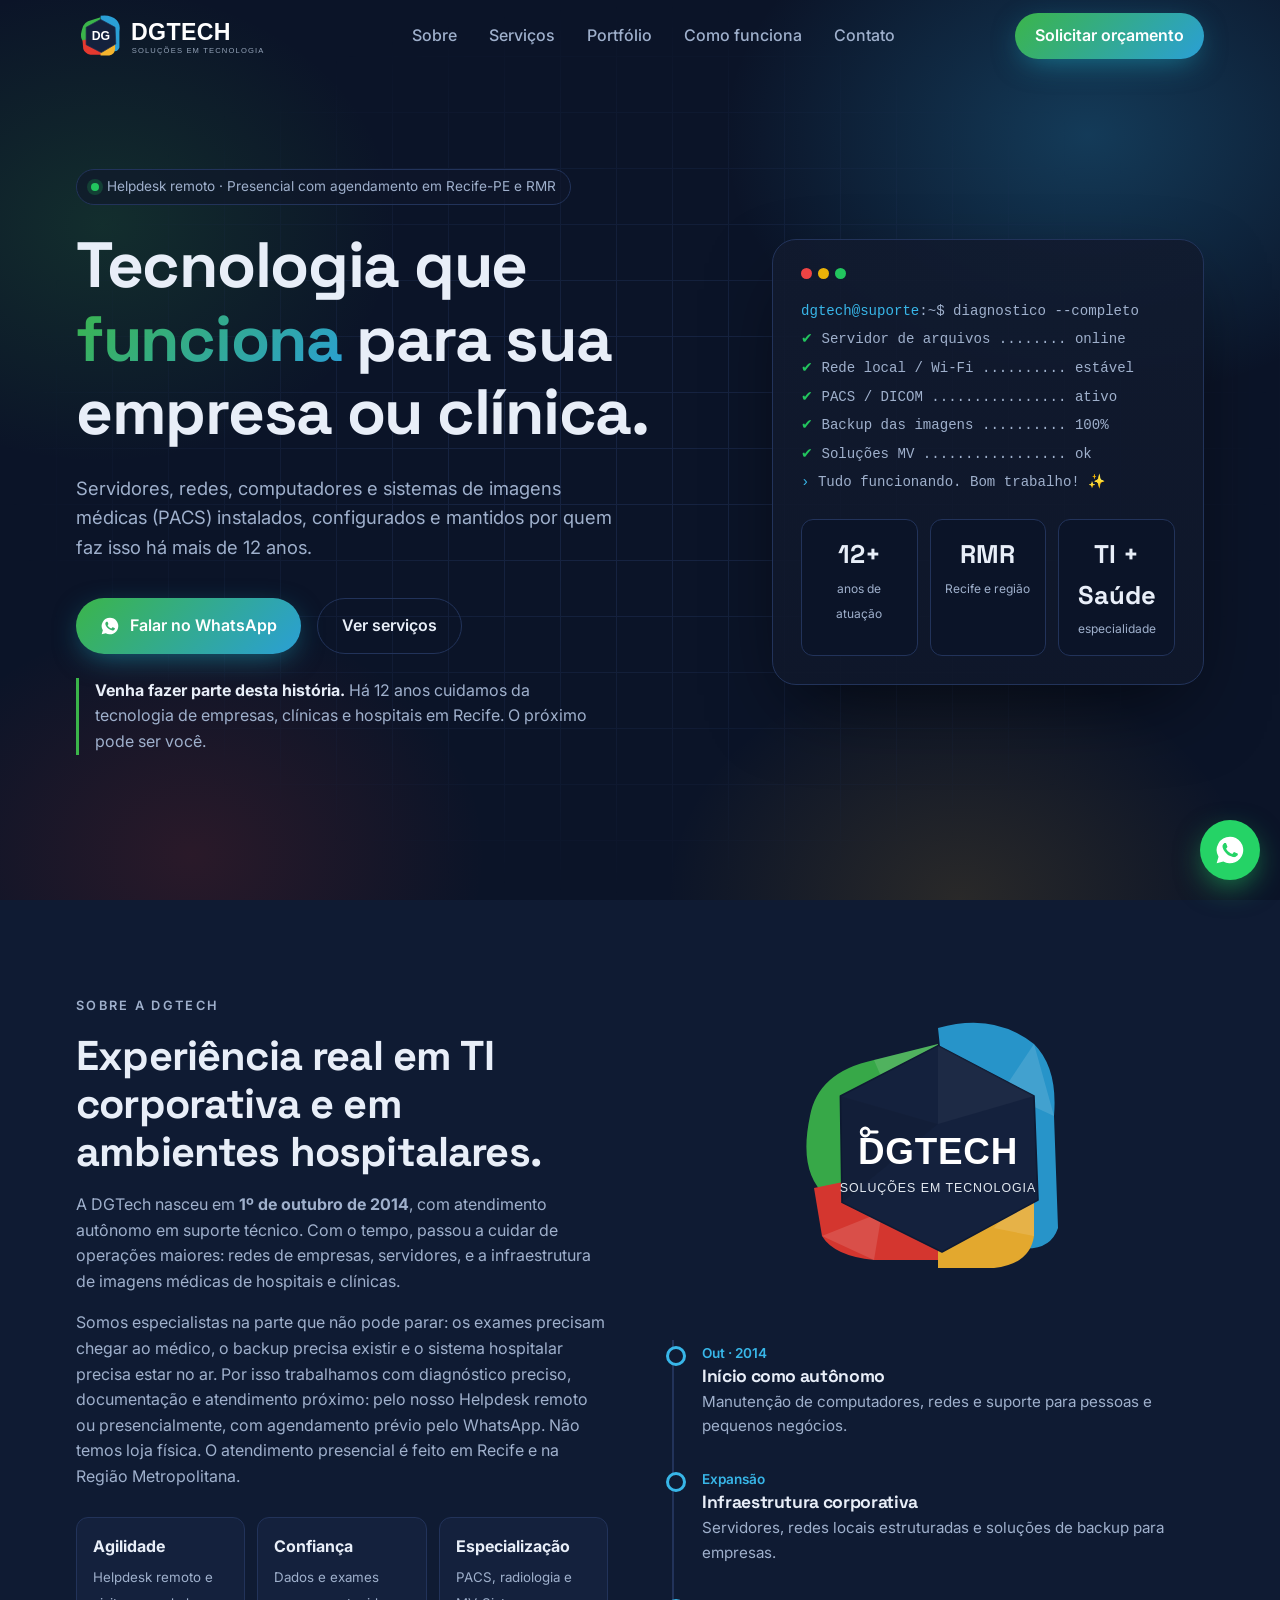
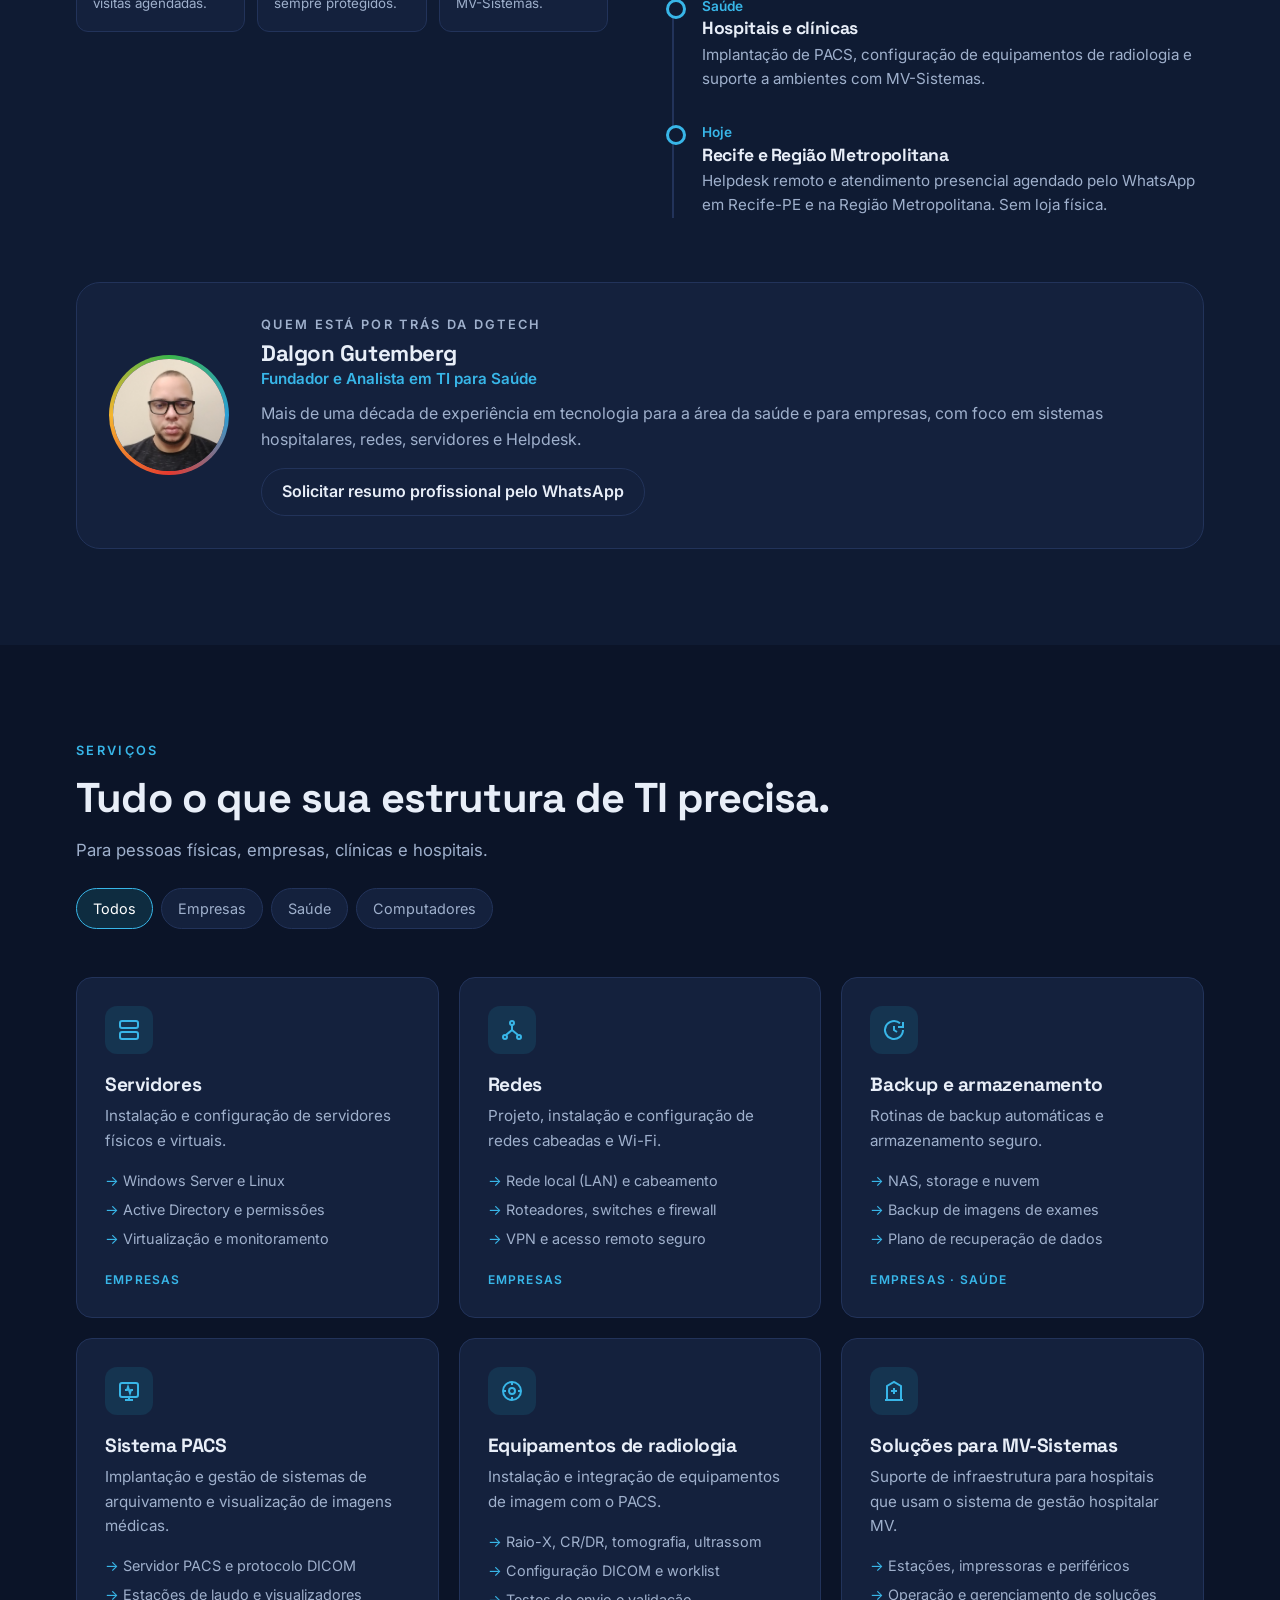
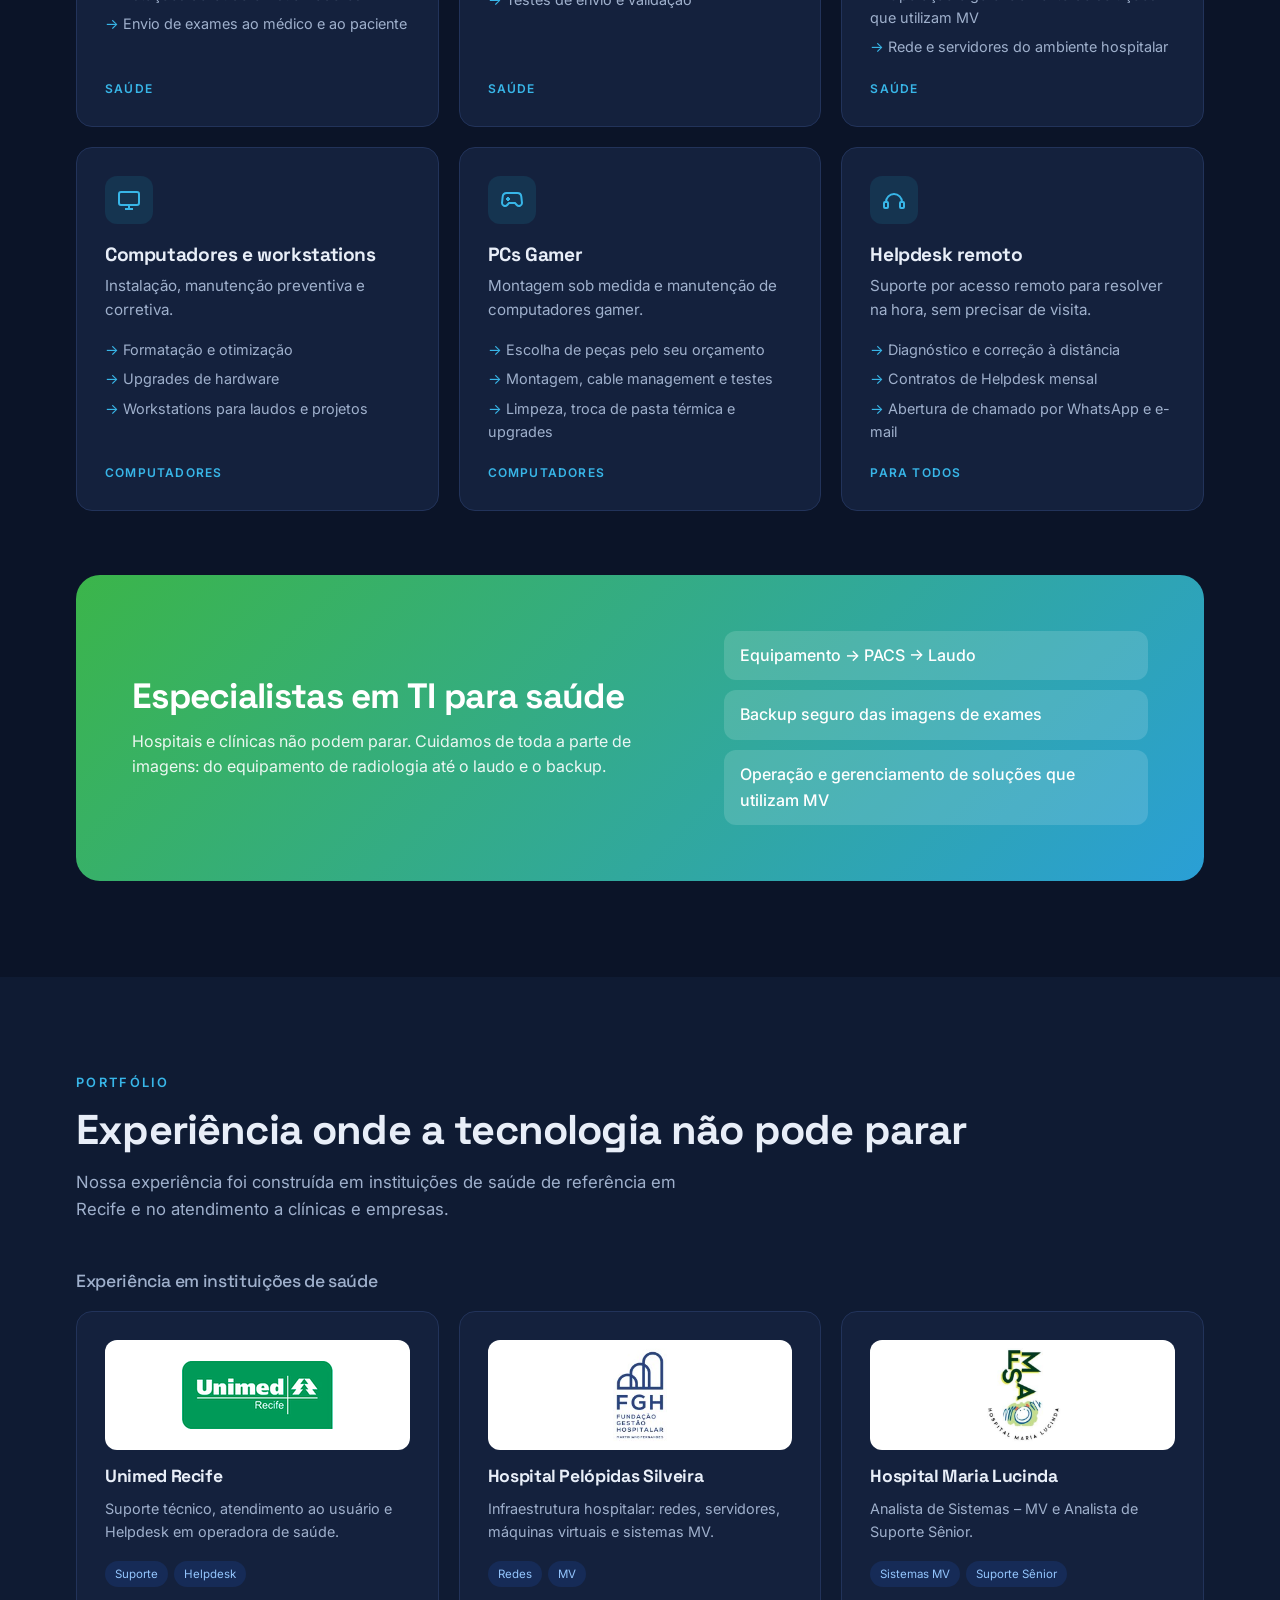
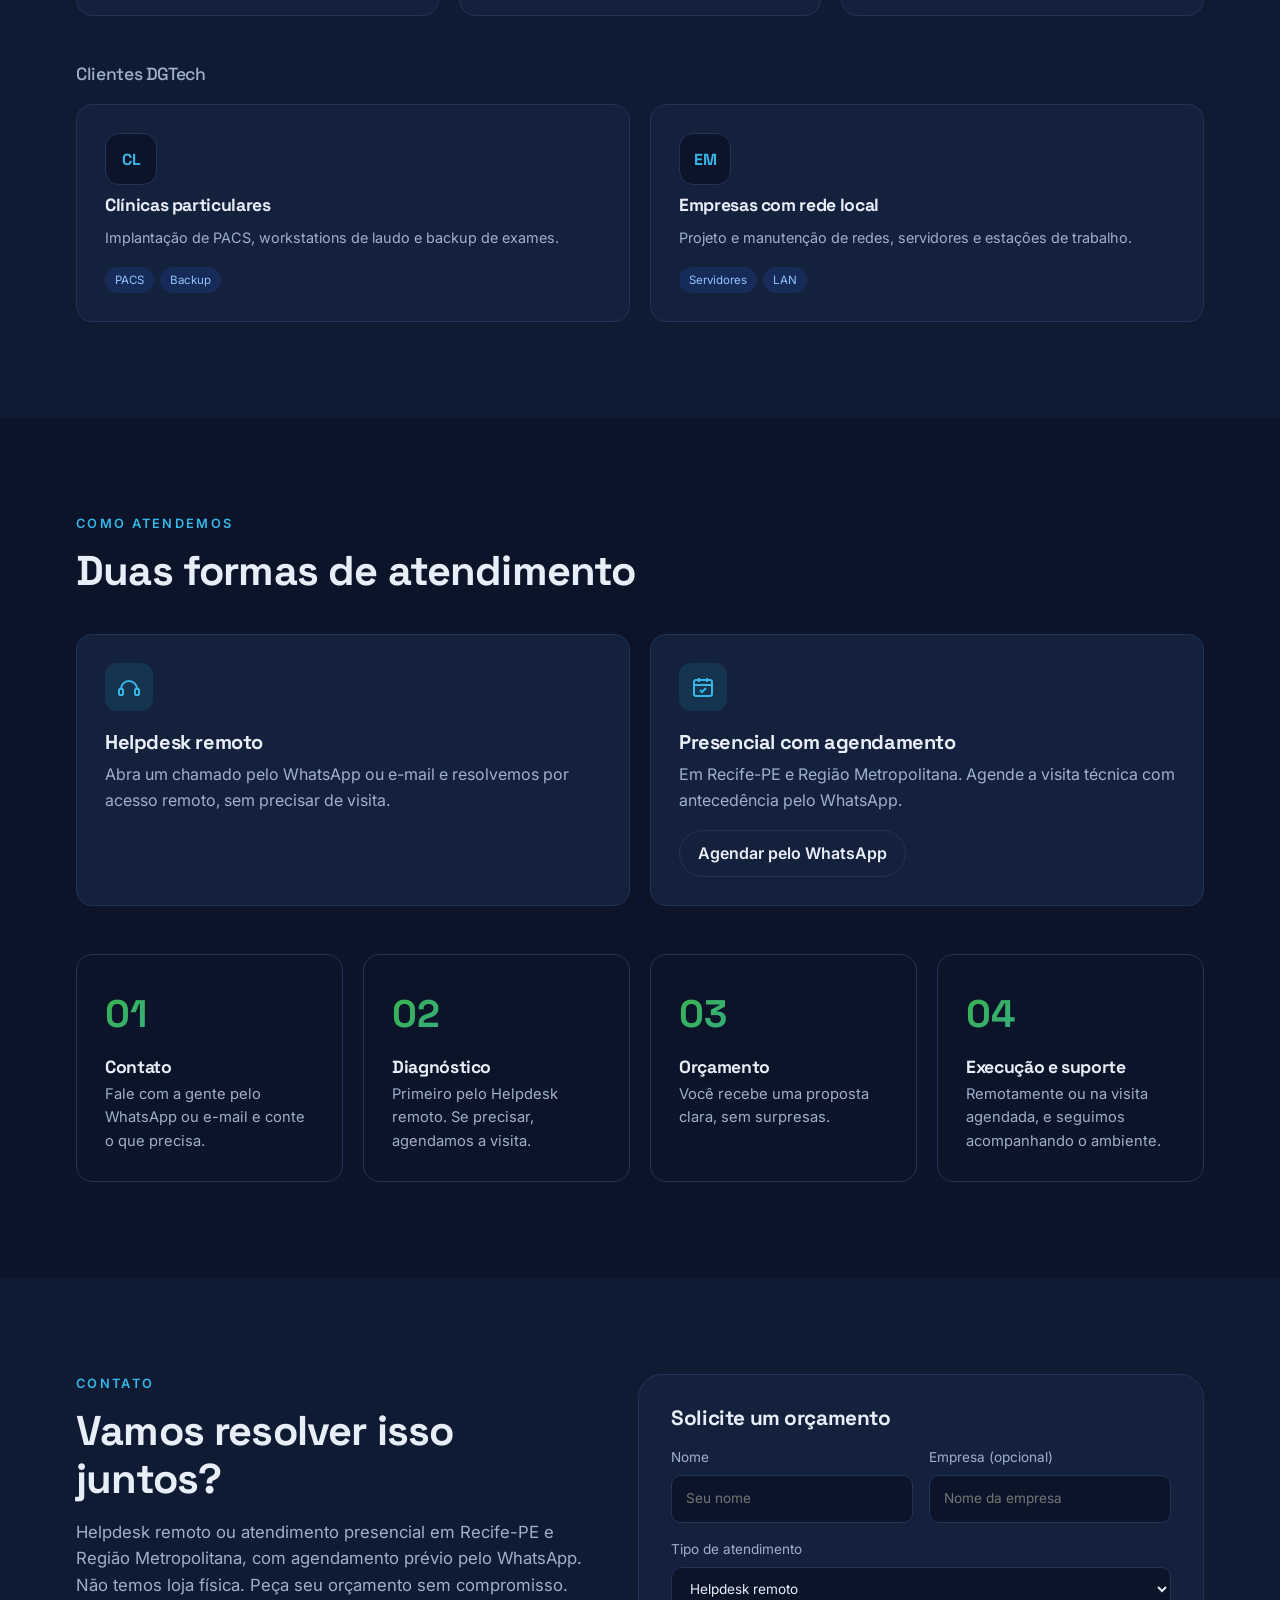
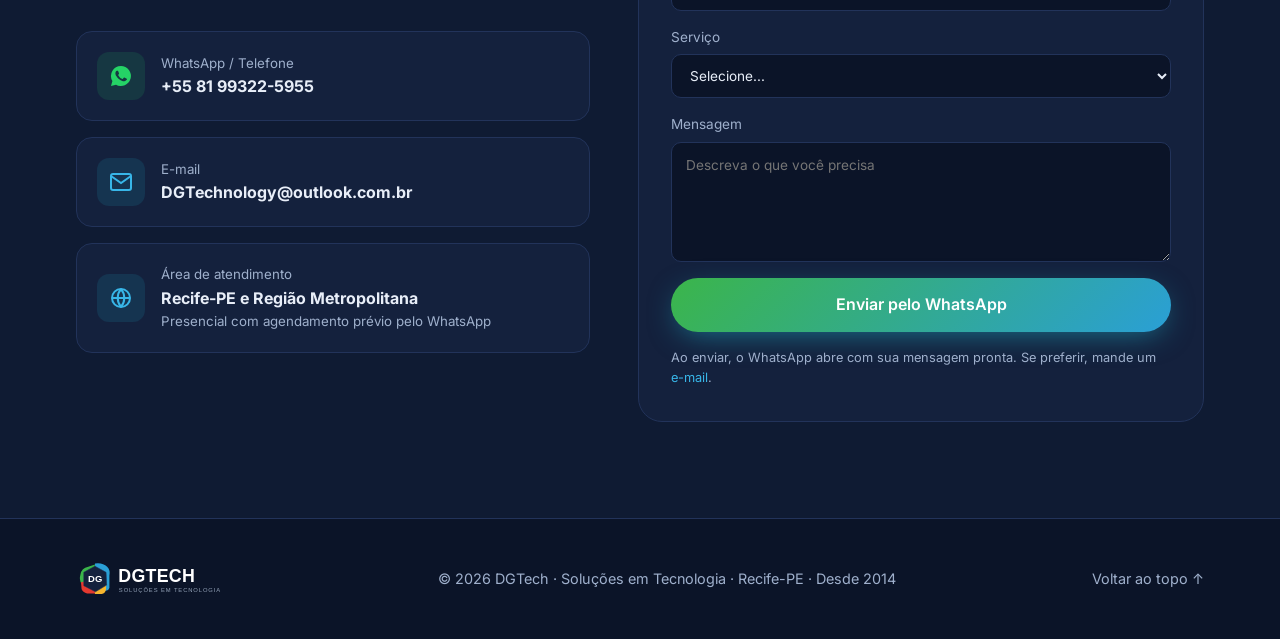
==== index.html @ 87ffe9d7 "Site DGTech: página inicial, logo e estilos Co-Authored-By: Claude Opus 5.5 <noreply@anthropic.com>" ====
<!doctype html>
<html lang="pt-BR">
<head>
<meta charset="utf-8">
<meta name="viewport" content="width=device-width, initial-scale=1">
<title>DGTech | Soluções em Tecnologia</title>
<meta name="description" content="DGTech: suporte especializado em servidores, redes, manutenção de computadores, PCs gamer, sistemas PACS, radiologia, backup e MV-Sistemas. Atendimento em Recife e Região Metropolitana desde 2014.">
<link rel="icon" href="logo-mark.svg" type="image/svg+xml">
<link rel="preconnect" href="https://fonts.googleapis.com">
<link rel="preconnect" href="https://fonts.gstatic.com" crossorigin>
<link href="https://fonts.googleapis.com/css2?family=Inter:wght@400;500;600&family=Space+Grotesk:wght@500;700&display=swap" rel="stylesheet">
<link rel="stylesheet" href="styles.css">
</head>
<body>

<header id="top">
  <nav class="wrap nav" id="nav">
    <a href="#inicio" aria-label="DGTech - início"><img src="logo-horizontal.svg" alt="DGTech"></a>
    <ul>
      <li><a href="#sobre">Sobre</a></li>
      <li><a href="#servicos">Serviços</a></li>
      <li><a href="#portfolio">Portfólio</a></li>
      <li><a href="#como-funciona">Como funciona</a></li>
      <li><a href="#contato">Contato</a></li>
    </ul>
    <a class="btn btn-primary" href="#contato">Solicitar orçamento</a>
    <button class="menu-btn" id="menuBtn" aria-label="Abrir menu" aria-expanded="false">
      <svg width="26" height="26" viewBox="0 0 24 24" fill="none" stroke="currentColor" stroke-width="2"><path d="M3 6h18M3 12h18M3 18h18"/></svg>
    </button>
  </nav>
</header>

<main>
<!-- INÍCIO -->
<section class="hero" id="inicio">
  <div class="grid-bg"></div>
  <div class="wrap hero-inner">
    <div>
      <span class="badge"><span class="dot"></span> Helpdesk remoto · Presencial com agendamento em Recife-PE e RMR</span>
      <h1>Tecnologia que <span class="grad">funciona</span> para sua empresa ou clínica.</h1>
      <p>Servidores, redes, computadores e sistemas de imagens médicas (PACS) instalados, configurados e mantidos por quem faz isso há mais de <span class="years">10</span> anos.</p>
      <div class="hero-cta">
        <a class="btn btn-primary wa-link" href="#" target="_blank" rel="noopener">
          <svg width="20" height="20" viewBox="0 0 24 24" fill="currentColor"><path d="M12 2a10 10 0 0 0-8.6 15.1L2 22l5-1.3A10 10 0 1 0 12 2Zm5.3 14.1c-.2.6-1.3 1.2-1.8 1.2-.5.1-1 .1-3.3-.8-2.8-1.1-4.5-4-4.7-4.2-.1-.2-1.1-1.5-1.1-2.9s.7-2 1-2.3c.2-.3.5-.3.7-.3h.5c.2 0 .4 0 .6.5l.8 2c.1.2.1.4 0 .5l-.3.5-.4.4c-.1.2-.3.3-.1.6.2.3.8 1.3 1.7 2.1 1.2 1 2.1 1.3 2.4 1.5.3.1.5.1.6-.1l.9-1.1c.2-.3.4-.2.6-.1l1.9.9c.3.1.5.2.5.3.1.2.1.7-.1 1.3Z"/></svg>
          Falar no WhatsApp
        </a>
        <a class="btn btn-ghost" href="#servicos">Ver serviços</a>
      </div>
      <p class="join"><strong>Venha fazer parte desta história.</strong> Há <span class="years">10</span> anos cuidamos da tecnologia de empresas, clínicas e hospitais em Recife. O próximo pode ser você.</p>
    </div>
    <div class="hero-card" aria-hidden="true">
      <div class="term-head"><span></span><span></span><span></span></div>
      <div class="term">
        <div><span class="c">dgtech@suporte</span>:~$ diagnostico --completo</div>
        <div><span class="ok">✔</span> Servidor de arquivos ........ online</div>
        <div><span class="ok">✔</span> Rede local / Wi-Fi .......... estável</div>
        <div><span class="ok">✔</span> PACS / DICOM ................ ativo</div>
        <div><span class="ok">✔</span> Backup das imagens .......... 100%</div>
        <div><span class="ok">✔</span> Soluções MV ................. ok</div>
        <div><span class="c">›</span> Tudo funcionando. Bom trabalho! ✨</div>
      </div>
      <div class="stats">
        <div class="stat"><b><span class="years">10</span>+</b><small>anos de atuação</small></div>
        <div class="stat"><b>RMR</b><small>Recife e região</small></div>
        <div class="stat"><b>TI + Saúde</b><small>especialidade</small></div>
      </div>
    </div>
  </div>
</section>

<!-- SOBRE -->
<section id="sobre">
  <div class="wrap about">
    <div class="reveal">
      <p class="eyebrow">Sobre a DGTech</p>
      <h2 class="title">Experiência real em TI corporativa e em ambientes hospitalares.</h2>
      <p>A DGTech nasceu em <strong>1º de outubro de 2014</strong>, com atendimento autônomo em suporte técnico. Com o tempo, passou a cuidar de operações maiores: redes de empresas, servidores, e a infraestrutura de imagens médicas de hospitais e clínicas.</p>
      <p>Somos especialistas na parte que não pode parar: os exames precisam chegar ao médico, o backup precisa existir e o sistema hospitalar precisa estar no ar. Por isso trabalhamos com diagnóstico preciso, documentação e atendimento próximo: pelo nosso Helpdesk remoto ou presencialmente, com agendamento prévio pelo WhatsApp. Não temos loja física. O atendimento presencial é feito em Recife e na Região Metropolitana.</p>
      <div class="values">
        <div class="value"><b>Agilidade</b><small>Helpdesk remoto e visitas agendadas.</small></div>
        <div class="value"><b>Confiança</b><small>Dados e exames sempre protegidos.</small></div>
        <div class="value"><b>Especialização</b><small>PACS, radiologia e MV-Sistemas.</small></div>
      </div>
    </div>
    <div class="reveal">
    <img src="logo.svg" alt="Logo DGTech - Soluções em Tecnologia" style="width:min(320px,80%);margin:0 auto 40px">
    <div class="timeline">
      <div class="tl"><span>Out · 2014</span><h3>Início como autônomo</h3><p>Manutenção de computadores, redes e suporte para pessoas e pequenos negócios.</p></div>
      <div class="tl"><span>Expansão</span><h3>Infraestrutura corporativa</h3><p>Servidores, redes locais estruturadas e soluções de backup para empresas.</p></div>
      <div class="tl"><span>Saúde</span><h3>Hospitais e clínicas</h3><p>Implantação de PACS, configuração de equipamentos de radiologia e suporte a ambientes com MV-Sistemas.</p></div>
      <div class="tl"><span>Hoje</span><h3>Recife e Região Metropolitana</h3><p>Helpdesk remoto e atendimento presencial agendado pelo WhatsApp em Recife-PE e na Região Metropolitana. Sem loja física.</p></div>
    </div>
    </div>
  </div>
  <div class="wrap">
    <div class="founder-card reveal">
      <div class="avatar"><img src="foto-fundador.jpg" alt="Foto de Dalgon Gutemberg" style="object-position:50% 30%"></div>
      <div>
        <p class="eyebrow" style="margin-bottom:6px">Quem está por trás da DGTech</p>
        <h3>Dalgon Gutemberg</h3>
        <p class="role">Fundador e Analista em TI para Saúde</p>
        <p>Mais de uma década de experiência em tecnologia para a área da saúde e para empresas, com foco em sistemas hospitalares, redes, servidores e Helpdesk.</p>
        <a class="btn btn-ghost wa-bio" href="#" target="_blank" rel="noopener" style="padding:10px 20px">Solicitar resumo profissional pelo WhatsApp</a>
      </div>
    </div>
  </div>
</section>

<!-- SERVIÇOS -->
<section id="servicos">
  <div class="wrap">
    <div class="services-head reveal">
      <div>
        <p class="eyebrow">Serviços</p>
        <h2 class="title">Tudo o que sua estrutura de TI precisa.</h2>
        <p class="lead">Para pessoas físicas, empresas, clínicas e hospitais.</p>
      </div>
      <div class="filters" role="tablist" aria-label="Filtrar serviços">
        <button class="active" data-f="all">Todos</button>
        <button data-f="corp">Empresas</button>
        <button data-f="saude">Saúde</button>
        <button data-f="pc">Computadores</button>
      </div>
    </div>

    <div class="services">
      <article class="svc reveal" data-c="corp">
        <div class="icon"><svg viewBox="0 0 24 24" fill="none" stroke="currentColor" stroke-width="2"><rect x="3" y="3" width="18" height="7" rx="2"/><rect x="3" y="14" width="18" height="7" rx="2"/><path d="M7 6.5h.01M7 17.5h.01"/></svg></div>
        <h3>Servidores</h3>
        <p>Instalação e configuração de servidores físicos e virtuais.</p>
        <ul><li>Windows Server e Linux</li><li>Active Directory e permissões</li><li>Virtualização e monitoramento</li></ul>
        <span class="tag">Empresas</span>
      </article>
      <article class="svc reveal" data-c="corp">
        <div class="icon"><svg viewBox="0 0 24 24" fill="none" stroke="currentColor" stroke-width="2"><circle cx="12" cy="5" r="2"/><circle cx="5" cy="19" r="2"/><circle cx="19" cy="19" r="2"/><path d="M12 7v5M12 12l-6 5M12 12l6 5"/></svg></div>
        <h3>Redes</h3>
        <p>Projeto, instalação e configuração de redes cabeadas e Wi-Fi.</p>
        <ul><li>Rede local (LAN) e cabeamento</li><li>Roteadores, switches e firewall</li><li>VPN e acesso remoto seguro</li></ul>
        <span class="tag">Empresas</span>
      </article>
      <article class="svc reveal" data-c="corp">
        <div class="icon"><svg viewBox="0 0 24 24" fill="none" stroke="currentColor" stroke-width="2"><path d="M21 12a9 9 0 1 1-3-6.7"/><path d="M21 4v5h-5"/><path d="M12 8v4l3 2"/></svg></div>
        <h3>Backup e armazenamento</h3>
        <p>Rotinas de backup automáticas e armazenamento seguro.</p>
        <ul><li>NAS, storage e nuvem</li><li>Backup de imagens de exames</li><li>Plano de recuperação de dados</li></ul>
        <span class="tag">Empresas · Saúde</span>
      </article>
      <article class="svc reveal" data-c="saude">
        <div class="icon"><svg viewBox="0 0 24 24" fill="none" stroke="currentColor" stroke-width="2"><rect x="3" y="4" width="18" height="14" rx="2"/><path d="M8 21h8M12 18v3M8 11h2l1-3 2 6 1-3h2"/></svg></div>
        <h3>Sistema PACS</h3>
        <p>Implantação e gestão de sistemas de arquivamento e visualização de imagens médicas.</p>
        <ul><li>Servidor PACS e protocolo DICOM</li><li>Estações de laudo e visualizadores</li><li>Envio de exames ao médico e ao paciente</li></ul>
        <span class="tag">Saúde</span>
      </article>
      <article class="svc reveal" data-c="saude">
        <div class="icon"><svg viewBox="0 0 24 24" fill="none" stroke="currentColor" stroke-width="2"><circle cx="12" cy="12" r="9"/><circle cx="12" cy="12" r="3"/><path d="M12 3v3M12 18v3M3 12h3M18 12h3"/></svg></div>
        <h3>Equipamentos de radiologia</h3>
        <p>Instalação e integração de equipamentos de imagem com o PACS.</p>
        <ul><li>Raio-X, CR/DR, tomografia, ultrassom</li><li>Configuração DICOM e worklist</li><li>Testes de envio e validação</li></ul>
        <span class="tag">Saúde</span>
      </article>
      <article class="svc reveal" data-c="saude">
        <div class="icon"><svg viewBox="0 0 24 24" fill="none" stroke="currentColor" stroke-width="2"><path d="M3 21h18M5 21V7l7-4 7 4v14"/><path d="M12 9v6M9 12h6"/></svg></div>
        <h3>Soluções para MV-Sistemas</h3>
        <p>Suporte de infraestrutura para hospitais que usam o sistema de gestão hospitalar MV.</p>
        <ul><li>Estações, impressoras e periféricos</li><li>Operação e gerenciamento de soluções que utilizam MV</li><li>Rede e servidores do ambiente hospitalar</li></ul>
        <span class="tag">Saúde</span>
      </article>
      <article class="svc reveal" data-c="pc">
        <div class="icon"><svg viewBox="0 0 24 24" fill="none" stroke="currentColor" stroke-width="2"><rect x="2" y="4" width="20" height="13" rx="2"/><path d="M8 21h8M12 17v4"/></svg></div>
        <h3>Computadores e workstations</h3>
        <p>Instalação, manutenção preventiva e corretiva.</p>
        <ul><li>Formatação e otimização</li><li>Upgrades de hardware</li><li>Workstations para laudos e projetos</li></ul>
        <span class="tag">Computadores</span>
      </article>
      <article class="svc reveal" data-c="pc">
        <div class="icon"><svg viewBox="0 0 24 24" fill="none" stroke="currentColor" stroke-width="2"><path d="M6 11h4M8 9v4M15 12h.01M18 10h.01"/><path d="M17.3 5H6.7a4 4 0 0 0-4 3.6L2 15a3 3 0 0 0 5.2 2L9 15h6l1.8 2a3 3 0 0 0 5.2-2l-.7-6.4a4 4 0 0 0-4-3.6Z"/></svg></div>
        <h3>PCs Gamer</h3>
        <p>Montagem sob medida e manutenção de computadores gamer.</p>
        <ul><li>Escolha de peças pelo seu orçamento</li><li>Montagem, cable management e testes</li><li>Limpeza, troca de pasta térmica e upgrades</li></ul>
        <span class="tag">Computadores</span>
      </article>
      <article class="svc reveal" data-c="corp pc saude">
        <div class="icon"><svg viewBox="0 0 24 24" fill="none" stroke="currentColor" stroke-width="2"><path d="M4 14a8 8 0 0 1 16 0"/><rect x="2" y="14" width="4" height="6" rx="1"/><rect x="18" y="14" width="4" height="6" rx="1"/></svg></div>
        <h3>Helpdesk remoto</h3>
        <p>Suporte por acesso remoto para resolver na hora, sem precisar de visita.</p>
        <ul><li>Diagnóstico e correção à distância</li><li>Contratos de Helpdesk mensal</li><li>Abertura de chamado por WhatsApp e e-mail</li></ul>
        <span class="tag">Para todos</span>
      </article>
    </div>

    <div class="health reveal">
      <div>
        <h2>Especialistas em TI para saúde</h2>
        <p>Hospitais e clínicas não podem parar. Cuidamos de toda a parte de imagens: do equipamento de radiologia até o laudo e o backup.</p>
      </div>
      <ul>
        <li>Equipamento → PACS → Laudo</li>
        <li>Backup seguro das imagens de exames</li>
        <li>Operação e gerenciamento de soluções que utilizam MV</li>
      </ul>
    </div>
  </div>
</section>

<!-- PORTFÓLIO -->
<section id="portfolio">
  <div class="wrap">
    <div class="reveal">
      <p class="eyebrow">Portfólio</p>
      <h2 class="title">Experiência onde a tecnologia não pode parar</h2>
      <p class="lead">Nossa experiência foi construída em instituições de saúde de referência em Recife e no atendimento a clínicas e empresas.</p>
    </div>
    <h3 class="group reveal">Experiência em instituições de saúde</h3>
    <div class="clients three">
      <article class="client reveal">
        <div class="logo-box"><img src="logo-unimed-recife.png" alt="Unimed Recife"></div>
        <h3>Unimed Recife</h3>
        <p>Suporte técnico, atendimento ao usuário e Helpdesk em operadora de saúde.</p>
        <div class="chips"><span class="chip">Suporte</span><span class="chip">Helpdesk</span></div>
      </article>
      <article class="client reveal">
        <div class="logo-box"><img src="logo-fgh.png" alt="FGH - Fundação Gestão Hospitalar Martiniano Fernandes"></div>
        <h3>Hospital Pelópidas Silveira</h3>
        <p>Infraestrutura hospitalar: redes, servidores, máquinas virtuais e sistemas MV.</p>
        <div class="chips"><span class="chip">Redes</span><span class="chip">MV</span></div>
      </article>
      <article class="client reveal">
        <div class="logo-box"><img src="logo-maria-lucinda.png" alt="Hospital Maria Lucinda"></div>
        <h3>Hospital Maria Lucinda</h3>
        <p>Analista de Sistemas – MV e Analista de Suporte Sênior.</p>
        <div class="chips"><span class="chip">Sistemas MV</span><span class="chip">Suporte Sênior</span></div>
      </article>
    </div>

    <h3 class="group reveal">Clientes DGTech</h3>
    <div class="clients two">
      <article class="client reveal">
        <div class="mono">CL</div>
        <h3>Clínicas particulares</h3>
        <p>Implantação de PACS, workstations de laudo e backup de exames.</p>
        <div class="chips"><span class="chip">PACS</span><span class="chip">Backup</span></div>
      </article>
      <article class="client reveal">
        <div class="mono">EM</div>
        <h3>Empresas com rede local</h3>
        <p>Projeto e manutenção de redes, servidores e estações de trabalho.</p>
        <div class="chips"><span class="chip">Servidores</span><span class="chip">LAN</span></div>
      </article>
    </div>
  </div>
</section>

<!-- COMO FUNCIONA -->
<section id="como-funciona">
  <div class="wrap">
    <div class="reveal">
      <p class="eyebrow">Como atendemos</p>
      <h2 class="title">Duas formas de atendimento</h2>
    </div>
    <div class="modes">
      <div class="mode reveal">
        <div class="icon"><svg viewBox="0 0 24 24" fill="none" stroke="currentColor" stroke-width="2"><path d="M4 14a8 8 0 0 1 16 0"/><rect x="2" y="14" width="4" height="6" rx="1"/><rect x="18" y="14" width="4" height="6" rx="1"/></svg></div>
        <h3>Helpdesk remoto</h3>
        <p>Abra um chamado pelo WhatsApp ou e-mail e resolvemos por acesso remoto, sem precisar de visita.</p>
      </div>
      <div class="mode reveal">
        <div class="icon"><svg viewBox="0 0 24 24" fill="none" stroke="currentColor" stroke-width="2"><rect x="3" y="5" width="18" height="16" rx="2"/><path d="M16 3v4M8 3v4M3 10h18M9 15l2 2 4-4"/></svg></div>
        <h3>Presencial com agendamento</h3>
        <p>Em Recife-PE e Região Metropolitana. Agende a visita técnica com antecedência pelo WhatsApp.</p>
        <a class="btn btn-ghost wa-agenda" href="#" target="_blank" rel="noopener" style="margin-top:16px;padding:10px 18px">Agendar pelo WhatsApp</a>
      </div>
    </div>
    <div class="steps">
      <div class="step reveal"><h3>Contato</h3><p>Fale com a gente pelo WhatsApp ou e-mail e conte o que precisa.</p></div>
      <div class="step reveal"><h3>Diagnóstico</h3><p>Primeiro pelo Helpdesk remoto. Se precisar, agendamos a visita.</p></div>
      <div class="step reveal"><h3>Orçamento</h3><p>Você recebe uma proposta clara, sem surpresas.</p></div>
      <div class="step reveal"><h3>Execução e suporte</h3><p>Remotamente ou na visita agendada, e seguimos acompanhando o ambiente.</p></div>
    </div>
  </div>
</section>

<!-- CONTATO -->
<section id="contato">
  <div class="wrap contact">
    <div class="reveal">
      <p class="eyebrow">Contato</p>
      <h2 class="title">Vamos resolver isso juntos?</h2>
      <p class="lead">Helpdesk remoto ou atendimento presencial em Recife-PE e Região Metropolitana, com agendamento prévio pelo WhatsApp. Não temos loja física. Peça seu orçamento sem compromisso.</p>
      <div class="channels">
        <a class="channel wa-link" href="#" target="_blank" rel="noopener">
          <div class="icon" style="margin:0;background:rgba(37,211,102,.12);color:#25d366"><svg viewBox="0 0 24 24" fill="currentColor"><path d="M12 2a10 10 0 0 0-8.6 15.1L2 22l5-1.3A10 10 0 1 0 12 2Zm5.3 14.1c-.2.6-1.3 1.2-1.8 1.2-.5.1-1 .1-3.3-.8-2.8-1.1-4.5-4-4.7-4.2-.1-.2-1.1-1.5-1.1-2.9s.7-2 1-2.3c.2-.3.5-.3.7-.3h.5c.2 0 .4 0 .6.5l.8 2c.1.2.1.4 0 .5l-.3.5-.4.4c-.1.2-.3.3-.1.6.2.3.8 1.3 1.7 2.1 1.2 1 2.1 1.3 2.4 1.5.3.1.5.1.6-.1l.9-1.1c.2-.3.4-.2.6-.1l1.9.9c.3.1.5.2.5.3.1.2.1.7-.1 1.3Z"/></svg></div>
          <div><small>WhatsApp / Telefone</small><b>+55 81 99322-5955</b></div>
        </a>
        <a class="channel" href="mailto:DGTechnology@outlook.com.br">
          <div class="icon" style="margin:0"><svg viewBox="0 0 24 24" fill="none" stroke="currentColor" stroke-width="2"><rect x="2" y="4" width="20" height="16" rx="2"/><path d="m22 6-10 7L2 6"/></svg></div>
          <div><small>E-mail</small><b>DGTechnology@outlook.com.br</b></div>
        </a>
        <div class="channel">
          <div class="icon" style="margin:0"><svg viewBox="0 0 24 24" fill="none" stroke="currentColor" stroke-width="2"><circle cx="12" cy="12" r="9"/><path d="M3 12h18M12 3a14 14 0 0 1 0 18M12 3a14 14 0 0 0 0 18"/></svg></div>
          <div><small>Área de atendimento</small><b>Recife-PE e Região Metropolitana</b><small>Presencial com agendamento prévio pelo WhatsApp</small></div>
        </div>
      </div>
    </div>

    <form id="form" class="reveal">
      <h3 style="font-size:1.3rem">Solicite um orçamento</h3>
      <div class="row">
        <label>Nome<input name="nome" required placeholder="Seu nome"></label>
        <label>Empresa (opcional)<input name="empresa" placeholder="Nome da empresa"></label>
      </div>
      <label>Tipo de atendimento
        <select name="tipo" required>
          <option>Helpdesk remoto</option>
          <option>Presencial (agendar visita)</option>
          <option>Ainda não sei</option>
        </select>
      </label>
      <label>Serviço
        <select name="servico" required>
          <option value="">Selecione...</option>
          <option>Servidores</option>
          <option>Redes</option>
          <option>Backup e armazenamento</option>
          <option>Sistema PACS</option>
          <option>Equipamentos de radiologia</option>
          <option>Soluções para MV-Sistemas</option>
          <option>Computadores e workstations</option>
          <option>PC Gamer</option>
          <option>Suporte remoto</option>
          <option>Outro</option>
        </select>
      </label>
      <label>Mensagem<textarea name="msg" required placeholder="Descreva o que você precisa"></textarea></label>
      <button class="btn btn-primary" type="submit" style="justify-content:center">Enviar pelo WhatsApp</button>
      <small>Ao enviar, o WhatsApp abre com sua mensagem pronta. Se preferir, mande um <a href="mailto:DGTechnology@outlook.com.br" style="color:var(--cyan)">e-mail</a>.</small>
    </form>
  </div>
</section>
</main>

<footer>
  <div class="wrap foot">
    <img src="logo-horizontal.svg" alt="DGTech">
    <span>© <span id="y">2026</span> DGTech · Soluções em Tecnologia · Recife-PE · Desde 2014</span>
    <a href="#inicio">Voltar ao topo ↑</a>
  </div>
</footer>

<a class="wa-float wa-link" href="#" target="_blank" rel="noopener" aria-label="Falar no WhatsApp">
  <svg viewBox="0 0 24 24"><path d="M12 2a10 10 0 0 0-8.6 15.1L2 22l5-1.3A10 10 0 1 0 12 2Zm5.3 14.1c-.2.6-1.3 1.2-1.8 1.2-.5.1-1 .1-3.3-.8-2.8-1.1-4.5-4-4.7-4.2-.1-.2-1.1-1.5-1.1-2.9s.7-2 1-2.3c.2-.3.5-.3.7-.3h.5c.2 0 .4 0 .6.5l.8 2c.1.2.1.4 0 .5l-.3.5-.4.4c-.1.2-.3.3-.1.6.2.3.8 1.3 1.7 2.1 1.2 1 2.1 1.3 2.4 1.5.3.1.5.1.6-.1l.9-1.1c.2-.3.4-.2.6-.1l1.9.9c.3.1.5.2.5.3.1.2.1.7-.1 1.3Z"/></svg>
</a>

<script>
const WA = "5581993225955";
const waUrl = t => "https://wa.me/" + WA + "?text=" + encodeURIComponent(t);
document.querySelectorAll(".wa-link").forEach(a => a.href = waUrl("Olá, DGTech! Vim pelo site e gostaria de um orçamento."));
document.querySelectorAll(".wa-bio").forEach(a => a.href = waUrl("Olá, DGTech! Gostaria de receber o resumo profissional do Dalgon."));
document.querySelectorAll(".wa-agenda").forEach(a => a.href = waUrl("Olá, DGTech! Gostaria de agendar um atendimento presencial."));

// Anos de experiência (desde 01/10/2014)
const start = new Date(2014, 9, 1), now = new Date();
let yrs = now.getFullYear() - start.getFullYear();
if (now < new Date(now.getFullYear(), 9, 1)) yrs--;
document.querySelectorAll(".years").forEach(e => e.textContent = yrs);
document.getElementById("y").textContent = now.getFullYear();

// Header e menu
const header = document.getElementById("top");
addEventListener("scroll", () => header.classList.toggle("scrolled", scrollY > 20), {passive:true});
const nav = document.getElementById("nav"), mb = document.getElementById("menuBtn");
mb.onclick = () => { const o = nav.classList.toggle("open"); mb.setAttribute("aria-expanded", o); };
nav.querySelectorAll("ul a").forEach(a => a.onclick = () => nav.classList.remove("open"));

// Filtros de serviços
document.querySelectorAll(".filters button").forEach(b => b.onclick = () => {
  document.querySelectorAll(".filters button").forEach(x => x.classList.remove("active"));
  b.classList.add("active");
  const f = b.dataset.f;
  document.querySelectorAll(".svc").forEach(s => s.classList.toggle("hide", f !== "all" && !s.dataset.c.split(" ").includes(f)));
});

// Formulário → WhatsApp
document.getElementById("form").onsubmit = e => {
  e.preventDefault();
  const d = new FormData(e.target);
  const t = `Olá, DGTech! Gostaria de um orçamento.\n\n*Nome:* ${d.get("nome")}` +
    (d.get("empresa") ? `\n*Empresa:* ${d.get("empresa")}` : "") +
    `\n*Atendimento:* ${d.get("tipo")}\n*Serviço:* ${d.get("servico")}\n*Mensagem:* ${d.get("msg")}`;
  window.open(waUrl(t), "_blank", "noopener");
};

// Animação ao rolar
const io = new IntersectionObserver(es => es.forEach(en => { if (en.isIntersecting) { en.target.classList.add("in"); io.unobserve(en.target); } }), {threshold:.12});
document.querySelectorAll(".reveal").forEach(el => io.observe(el));
</script>
</body>
</html>
---- styles.css ----
:root{
  --bg:#0b1428; --bg2:#0f1b33; --card:#14213d; --line:#22335a;
  --text:#e8eef8; --muted:#9fb0cc; --cyan:#38b6e8; --blue:#2a9fd6;
  --green:#3bb54a; --red:#e5392f; --yellow:#f5b52e;
  --grad:linear-gradient(135deg,#3bb54a,#2a9fd6);
  --brand:linear-gradient(90deg,#3bb54a,#2a9fd6,#e5392f,#f5b52e);
  --radius:16px; --max:1160px;
}
*{box-sizing:border-box;margin:0;padding:0}
html{scroll-behavior:smooth}
body{background:var(--bg);color:var(--text);font-family:Inter,system-ui,sans-serif;line-height:1.6;overflow-x:hidden}
h1,h2,h3{font-family:"Space Grotesk",Inter,sans-serif;line-height:1.15;letter-spacing:-.02em}
a{color:inherit;text-decoration:none}
img{max-width:100%;display:block}
.wrap{max-width:var(--max);margin:0 auto;padding:0 16px}
section{padding:96px 0}
.eyebrow{color:var(--cyan);font-weight:600;font-size:.8rem;letter-spacing:.18em;text-transform:uppercase;margin-bottom:12px}
.title{font-size:clamp(1.8rem,4vw,2.6rem);margin-bottom:16px}
.lead{color:var(--muted);max-width:640px;font-size:1.05rem}
.grad{background:var(--grad);-webkit-background-clip:text;background-clip:text;color:transparent}
.btn{display:inline-flex;align-items:center;gap:10px;padding:14px 24px;border-radius:999px;font-weight:600;transition:transform .2s,box-shadow .2s;border:0;cursor:pointer;font:inherit;font-weight:600}
.btn-primary{background:var(--grad);color:#fff;box-shadow:0 8px 30px -8px rgba(34,211,238,.5)}
.btn-primary:hover{transform:translateY(-2px);box-shadow:0 12px 36px -8px rgba(34,211,238,.7)}
.btn-ghost{border:1px solid var(--line);color:var(--text)}
.btn-ghost:hover{border-color:var(--cyan)}

/* Header */
header{position:fixed;inset:0 0 auto;z-index:50;transition:background .3s,border-color .3s;border-bottom:1px solid transparent}
header.scrolled{background:rgba(11,17,32,.85);backdrop-filter:blur(12px);border-color:var(--line)}
.nav{display:flex;align-items:center;justify-content:space-between;height:72px}
.nav img{height:52px;width:auto}
.nav ul{display:flex;gap:32px;list-style:none}
.nav ul a{color:var(--muted);font-weight:500;transition:color .2s}
.nav ul a:hover{color:var(--text)}
.nav .btn{padding:10px 20px}
.menu-btn{display:none;background:none;border:0;color:var(--text);cursor:pointer;padding:8px}

/* Hero */
.hero{min-height:100vh;display:flex;align-items:center;padding-top:120px;position:relative;overflow:hidden}
.hero::before{content:"";position:absolute;inset:0;background:
  radial-gradient(520px 380px at 85% 15%,rgba(42,159,214,.28),transparent 70%),
  radial-gradient(420px 340px at 8% 25%,rgba(59,181,74,.16),transparent 70%),
  radial-gradient(420px 340px at 15% 95%,rgba(229,57,47,.14),transparent 70%),
  radial-gradient(420px 340px at 75% 100%,rgba(245,181,46,.13),transparent 70%);pointer-events:none}
header::after{content:"";position:absolute;left:0;right:0;bottom:-1px;height:2px;background:var(--brand);opacity:0;transition:opacity .3s}
header.scrolled::after{opacity:1}
.grid-bg{position:absolute;inset:0;background-image:linear-gradient(var(--line) 1px,transparent 1px),linear-gradient(90deg,var(--line) 1px,transparent 1px);background-size:56px 56px;mask-image:radial-gradient(ellipse at center,#000 20%,transparent 70%);opacity:.5;pointer-events:none}
.hero-inner{position:relative;display:grid;grid-template-columns:1.2fr .8fr;gap:48px;align-items:center}
.hero h1{font-size:clamp(2.2rem,6vw,4rem);margin-bottom:24px}
.hero p{color:var(--muted);font-size:1.15rem;max-width:560px;margin-bottom:36px}
.hero-cta{display:flex;gap:16px;flex-wrap:wrap}
.hero p.join{margin:24px 0 0;padding-left:16px;border-left:3px solid var(--green);font-size:1rem;max-width:520px}
.join strong{color:var(--text)}
.badge{display:inline-flex;align-items:center;gap:8px;padding:6px 14px;border:1px solid var(--line);border-radius:999px;font-size:.85rem;color:var(--muted);margin-bottom:24px;background:rgba(15,23,42,.6)}
.dot{width:8px;height:8px;border-radius:50%;background:#22c55e;box-shadow:0 0 0 4px rgba(34,197,94,.2)}
.hero-card{background:linear-gradient(180deg,rgba(17,26,46,.9),rgba(15,23,42,.9));border:1px solid var(--line);border-radius:24px;padding:28px;box-shadow:0 30px 80px -20px rgba(0,0,0,.6)}
.term-head{display:flex;gap:6px;margin-bottom:18px}
.term-head span{width:11px;height:11px;border-radius:50%;background:#334155}
.term-head span:first-child{background:#ef4444}.term-head span:nth-child(2){background:#eab308}.term-head span:nth-child(3){background:#22c55e}
.term{font-family:ui-monospace,Consolas,monospace;font-size:.88rem;color:var(--muted)}
.term div{padding:3px 0}
.term .ok{color:#22c55e}.term .c{color:var(--cyan)}
.stats{display:grid;grid-template-columns:repeat(3,1fr);gap:12px;margin-top:22px}
.stat{background:var(--bg);border:1px solid var(--line);border-radius:12px;padding:14px;text-align:center}
.stat b{display:block;font-family:"Space Grotesk";font-size:1.6rem}
.stat small{color:var(--muted);font-size:.75rem}

/* Sobre */
#sobre{background:var(--bg2)}
.about{display:grid;grid-template-columns:1fr 1fr;gap:64px;align-items:start}
.about p{color:var(--muted);margin-bottom:16px}
.timeline{border-left:2px solid var(--line);padding-left:28px;display:grid;gap:28px}
.tl{position:relative}
.tl::before{content:"";position:absolute;left:-36px;top:6px;width:14px;height:14px;border-radius:50%;background:var(--bg2);border:3px solid var(--cyan)}
.tl h3{font-size:1.1rem;margin-bottom:4px}
.tl span{color:var(--cyan);font-size:.85rem;font-weight:600}
.tl p{color:var(--muted);font-size:.95rem;margin:4px 0 0}
.values{display:grid;grid-template-columns:repeat(3,1fr);gap:12px;margin-top:28px}
.value{border:1px solid var(--line);border-radius:12px;padding:16px;background:var(--card)}
.value b{display:block;margin-bottom:4px}
.value small{color:var(--muted)}

/* Serviços */
.services-head{display:flex;justify-content:space-between;align-items:end;gap:24px;flex-wrap:wrap;margin-bottom:48px}
.filters{display:flex;gap:8px;flex-wrap:wrap}
.filters button{background:var(--card);border:1px solid var(--line);color:var(--muted);padding:8px 16px;border-radius:999px;cursor:pointer;font:inherit;font-size:.9rem;transition:.2s}
.filters button.active,.filters button:hover{color:#fff;border-color:var(--cyan)}
.filters button.active{background:rgba(34,211,238,.12)}
.services{display:grid;grid-template-columns:repeat(3,1fr);gap:20px}
.svc{background:var(--card);border:1px solid var(--line);border-radius:var(--radius);padding:28px;transition:transform .25s,border-color .25s;display:flex;flex-direction:column}
.svc:hover{transform:translateY(-4px);border-color:rgba(34,211,238,.5)}
.svc.hide{display:none}
.icon{width:48px;height:48px;border-radius:12px;display:grid;place-items:center;background:rgba(34,211,238,.1);color:var(--cyan);margin-bottom:20px}
.icon svg{width:24px;height:24px}
.svc h3{font-size:1.2rem;margin-bottom:8px}
.svc p{color:var(--muted);font-size:.95rem;margin-bottom:16px}
.svc ul{list-style:none;color:var(--muted);font-size:.9rem;display:grid;gap:6px;margin-bottom:20px}
.svc li::before{content:"→ ";color:var(--cyan)}
.svc .tag{margin-top:auto;font-size:.75rem;color:var(--cyan);text-transform:uppercase;letter-spacing:.1em;font-weight:600}

/* Saúde destaque */
.health{background:var(--grad);border-radius:24px;padding:56px;display:grid;grid-template-columns:1.3fr 1fr;gap:40px;align-items:center;color:#fff;margin-top:64px;position:relative;overflow:hidden}
.health h2{font-size:clamp(1.6rem,3vw,2.2rem);margin-bottom:12px}
.health p{opacity:.9}
.health ul{list-style:none;display:grid;gap:10px}
.health li{background:rgba(255,255,255,.14);padding:12px 16px;border-radius:12px;font-weight:500}

/* Portfólio */
#portfolio{background:var(--bg2)}
.clients{display:grid;grid-template-columns:repeat(4,1fr);gap:20px;margin-top:48px}
.client{background:var(--card);border:1px solid var(--line);border-radius:var(--radius);padding:28px;display:flex;flex-direction:column;gap:10px}
.client .mono{width:52px;height:52px;border-radius:14px;background:var(--bg);border:1px solid var(--line);display:grid;place-items:center;font-family:"Space Grotesk";font-weight:700;color:var(--cyan)}
.client h3{font-size:1.1rem}
.client p{color:var(--muted);font-size:.9rem}
.client .chips{display:flex;gap:6px;flex-wrap:wrap;margin-top:auto;padding-top:8px}
.chip{font-size:.72rem;padding:4px 10px;border-radius:999px;background:rgba(37,99,235,.15);color:#93c5fd}

/* Como funciona */
.modes{display:grid;grid-template-columns:1fr 1fr;gap:20px;margin-top:40px}
.mode{background:var(--card);border:1px solid var(--line);border-radius:var(--radius);padding:28px;display:flex;flex-direction:column;align-items:flex-start}
.mode h3{font-size:1.25rem;margin-bottom:8px}
.mode p{color:var(--muted)}
@media (max-width:760px){.modes{grid-template-columns:1fr}}
.steps{display:grid;grid-template-columns:repeat(4,1fr);gap:20px;margin-top:48px;counter-reset:s}
.step{padding:28px;border:1px solid var(--line);border-radius:var(--radius);position:relative}
.step::before{counter-increment:s;content:"0" counter(s);font-family:"Space Grotesk";font-size:2.4rem;font-weight:700;display:block;margin-bottom:12px;background:var(--grad);-webkit-background-clip:text;background-clip:text;color:transparent}
.step h3{font-size:1.1rem;margin-bottom:6px}
.step p{color:var(--muted);font-size:.92rem}

/* Contato */
#contato{background:var(--bg2)}
.contact{display:grid;grid-template-columns:1fr 1.1fr;gap:48px}
.channels{display:grid;gap:16px;margin-top:32px}
.channel{display:flex;gap:16px;align-items:center;padding:20px;border:1px solid var(--line);border-radius:var(--radius);background:var(--card);transition:border-color .2s}
.channel:hover{border-color:var(--cyan)}
.channel small{color:var(--muted);display:block}
.channel b{word-break:break-all}
form{background:var(--card);border:1px solid var(--line);border-radius:24px;padding:32px;display:grid;gap:16px}
.row{display:grid;grid-template-columns:1fr 1fr;gap:16px}
label{font-size:.85rem;color:var(--muted);display:grid;gap:6px}
input,select,textarea{background:var(--bg);border:1px solid var(--line);color:var(--text);border-radius:10px;padding:12px 14px;font:inherit;width:100%}
input:focus,select:focus,textarea:focus{outline:none;border-color:var(--cyan)}
textarea{min-height:120px;resize:vertical}
form small{color:var(--muted);font-size:.8rem}

/* Footer */
footer{border-top:1px solid var(--line);padding:40px 0;color:var(--muted);font-size:.9rem}
.foot{display:flex;justify-content:space-between;align-items:center;gap:24px;flex-wrap:wrap}
.foot img{height:40px}

.wa-float{position:fixed;right:20px;bottom:20px;width:60px;height:60px;border-radius:50%;background:#25d366;display:grid;place-items:center;box-shadow:0 10px 30px -5px rgba(37,211,102,.6);z-index:60;transition:transform .2s}
.wa-float:hover{transform:scale(1.08)}
.wa-float svg{width:32px;height:32px;fill:#fff}

.reveal{opacity:0;transform:translateY(24px);transition:opacity .7s,transform .7s}
.reveal.in{opacity:1;transform:none}
@media (prefers-reduced-motion:reduce){.reveal{opacity:1;transform:none;transition:none}html{scroll-behavior:auto}}

@media (max-width:960px){
  .hero-inner,.about,.contact,.health{grid-template-columns:1fr}
  .services,.clients{grid-template-columns:repeat(2,1fr)}
  .steps{grid-template-columns:repeat(2,1fr)}
  .health{padding:36px}
}
@media (max-width:760px){
  section{padding:72px 0}
  .nav ul,.nav .btn{display:none}
  .menu-btn{display:block}
  .nav.open ul{display:flex;flex-direction:column;position:absolute;top:72px;left:0;right:0;background:var(--bg2);padding:24px 16px;gap:20px;border-bottom:1px solid var(--line)}
  .services,.clients,.steps,.values,.row{grid-template-columns:1fr}
  .hero-card{display:none}
  form{padding:22px}
}

/* Fundador */
.avatar{width:120px;height:120px;border-radius:50%;padding:4px;background:conic-gradient(var(--green),var(--blue),var(--red),var(--yellow),var(--green));flex-shrink:0}
.avatar span,.avatar img{width:100%;height:100%;border-radius:50%;background:var(--card);display:grid;place-items:center;font-family:"Space Grotesk";font-weight:700;font-size:2.4rem;color:#fff;object-fit:cover}
.founder-card{display:flex;gap:32px;align-items:center;background:var(--card);border:1px solid var(--line);border-radius:24px;padding:32px;margin-top:64px}
.founder-card h3{font-size:1.4rem}
.founder-card .role{color:var(--cyan);font-weight:600;font-size:.95rem;margin-bottom:10px}
.founder-card p{color:var(--muted);margin-bottom:16px}
.founder-hero{padding:150px 0 72px;position:relative;overflow:hidden}
.founder-hero .wrap{display:flex;gap:40px;align-items:center;position:relative}
.founder-hero .avatar{width:180px;height:180px}
.founder-hero .avatar span{font-size:3.6rem}
.founder-hero h1{font-size:clamp(2.2rem,5vw,3.4rem);margin-bottom:8px}
.founder-hero .role{color:var(--cyan);font-weight:600;font-size:1.1rem;margin-bottom:16px}
.founder-hero p{color:var(--muted);max-width:640px;font-size:1.05rem}
.skills{display:grid;grid-template-columns:repeat(3,1fr);gap:20px;margin-top:40px}
.skill{background:var(--card);border:1px solid var(--line);border-radius:var(--radius);padding:24px}
.skill h3{font-size:1.1rem;margin-bottom:10px}
.skill .chips{display:flex;gap:6px;flex-wrap:wrap}
.edu{display:grid;grid-template-columns:repeat(2,1fr);gap:20px;margin-top:40px}
.edu-item{border:1px solid var(--line);border-radius:var(--radius);padding:24px;background:var(--card)}
.edu-item small{color:var(--cyan);font-weight:600;text-transform:uppercase;letter-spacing:.1em;font-size:.75rem}
.edu-item h3{font-size:1.1rem;margin:6px 0 4px}
.edu-item p{color:var(--muted);font-size:.95rem}
.tl ul{list-style:none;color:var(--muted);font-size:.92rem;margin-top:8px;display:grid;gap:4px}
.tl li::before{content:"→ ";color:var(--cyan)}
.cta-band{text-align:center;background:var(--card);border:1px solid var(--line);border-radius:24px;padding:56px 24px;position:relative;overflow:hidden}
.cta-band::before{content:"";position:absolute;inset:0 0 auto;height:4px;background:var(--brand)}
.cta-band p{color:var(--muted);max-width:560px;margin:0 auto 28px}
@media (max-width:760px){
  .founder-card{flex-direction:column;align-items:flex-start;padding:24px}
}
.client .kind{color:var(--cyan);font-size:.72rem;font-weight:600;letter-spacing:.12em;text-transform:uppercase;margin-bottom:-6px}
#portfolio .group{font-size:1.1rem;color:var(--muted);font-weight:500;margin:48px 0 -28px}
.clients.three{grid-template-columns:repeat(3,1fr)}
.clients.two{grid-template-columns:repeat(2,1fr)}
.mono img{width:100%;height:100%;object-fit:contain;padding:6px;background:#fff;border-radius:13px}
@media (max-width:960px){.clients.three,.clients.two{grid-template-columns:repeat(2,1fr)}}
@media (max-width:760px){.clients.three,.clients.two{grid-template-columns:1fr}}
.logo-box{height:110px;background:#fff;border-radius:12px;display:grid;place-items:center;padding:8px;margin-bottom:6px}
.logo-box img{max-height:94px;max-width:100%;object-fit:contain}
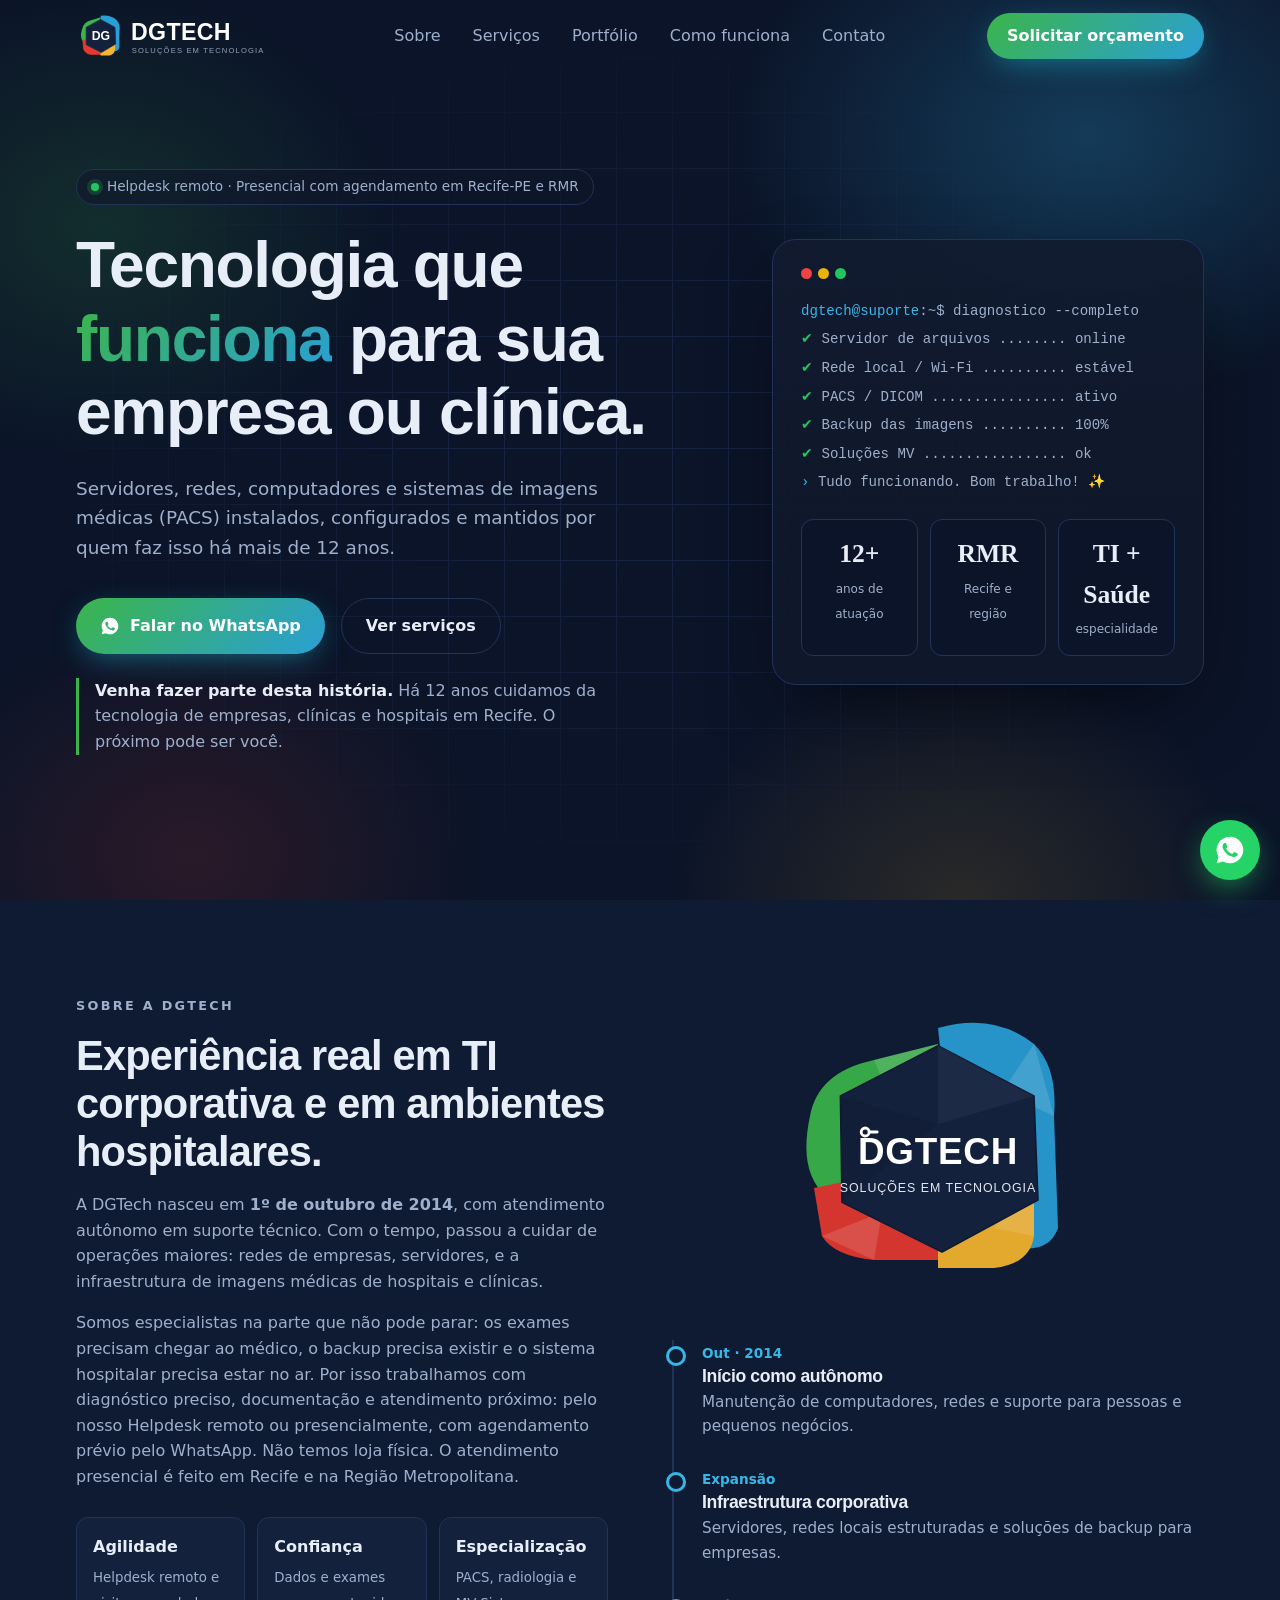
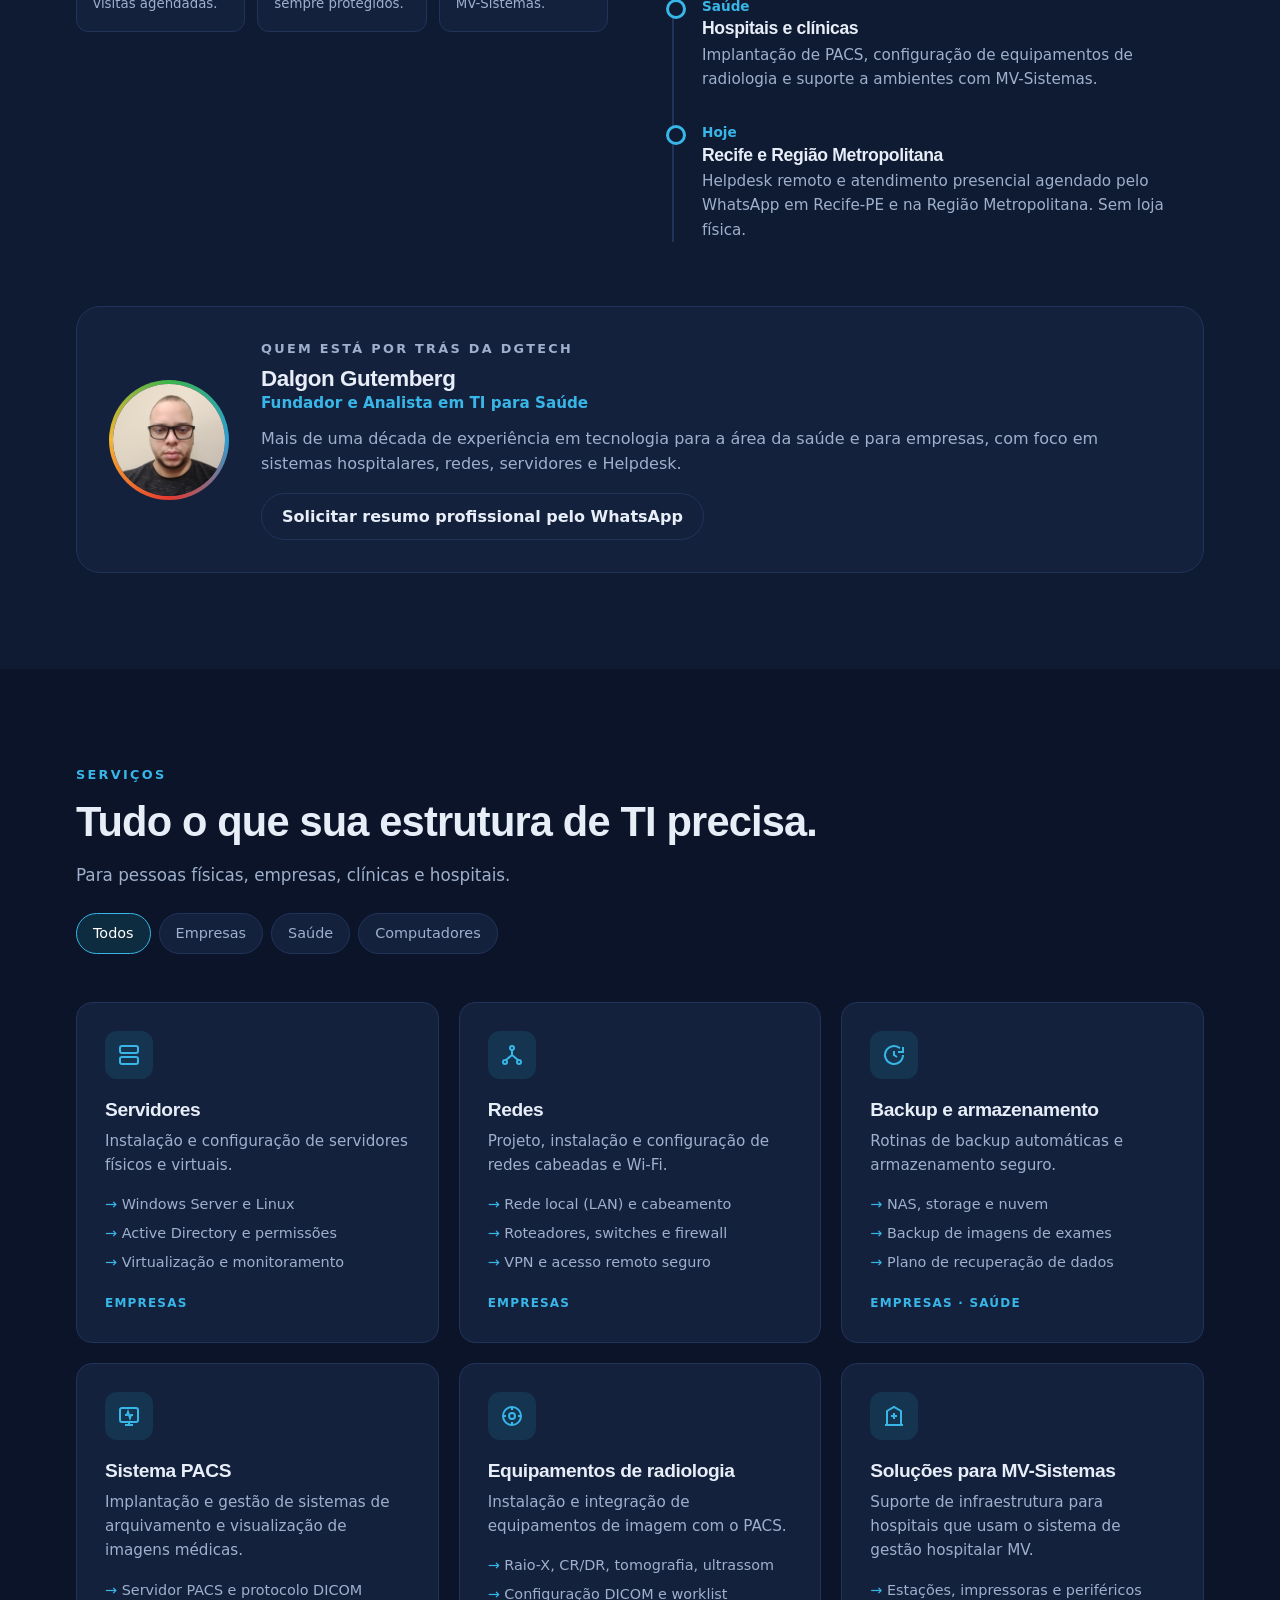
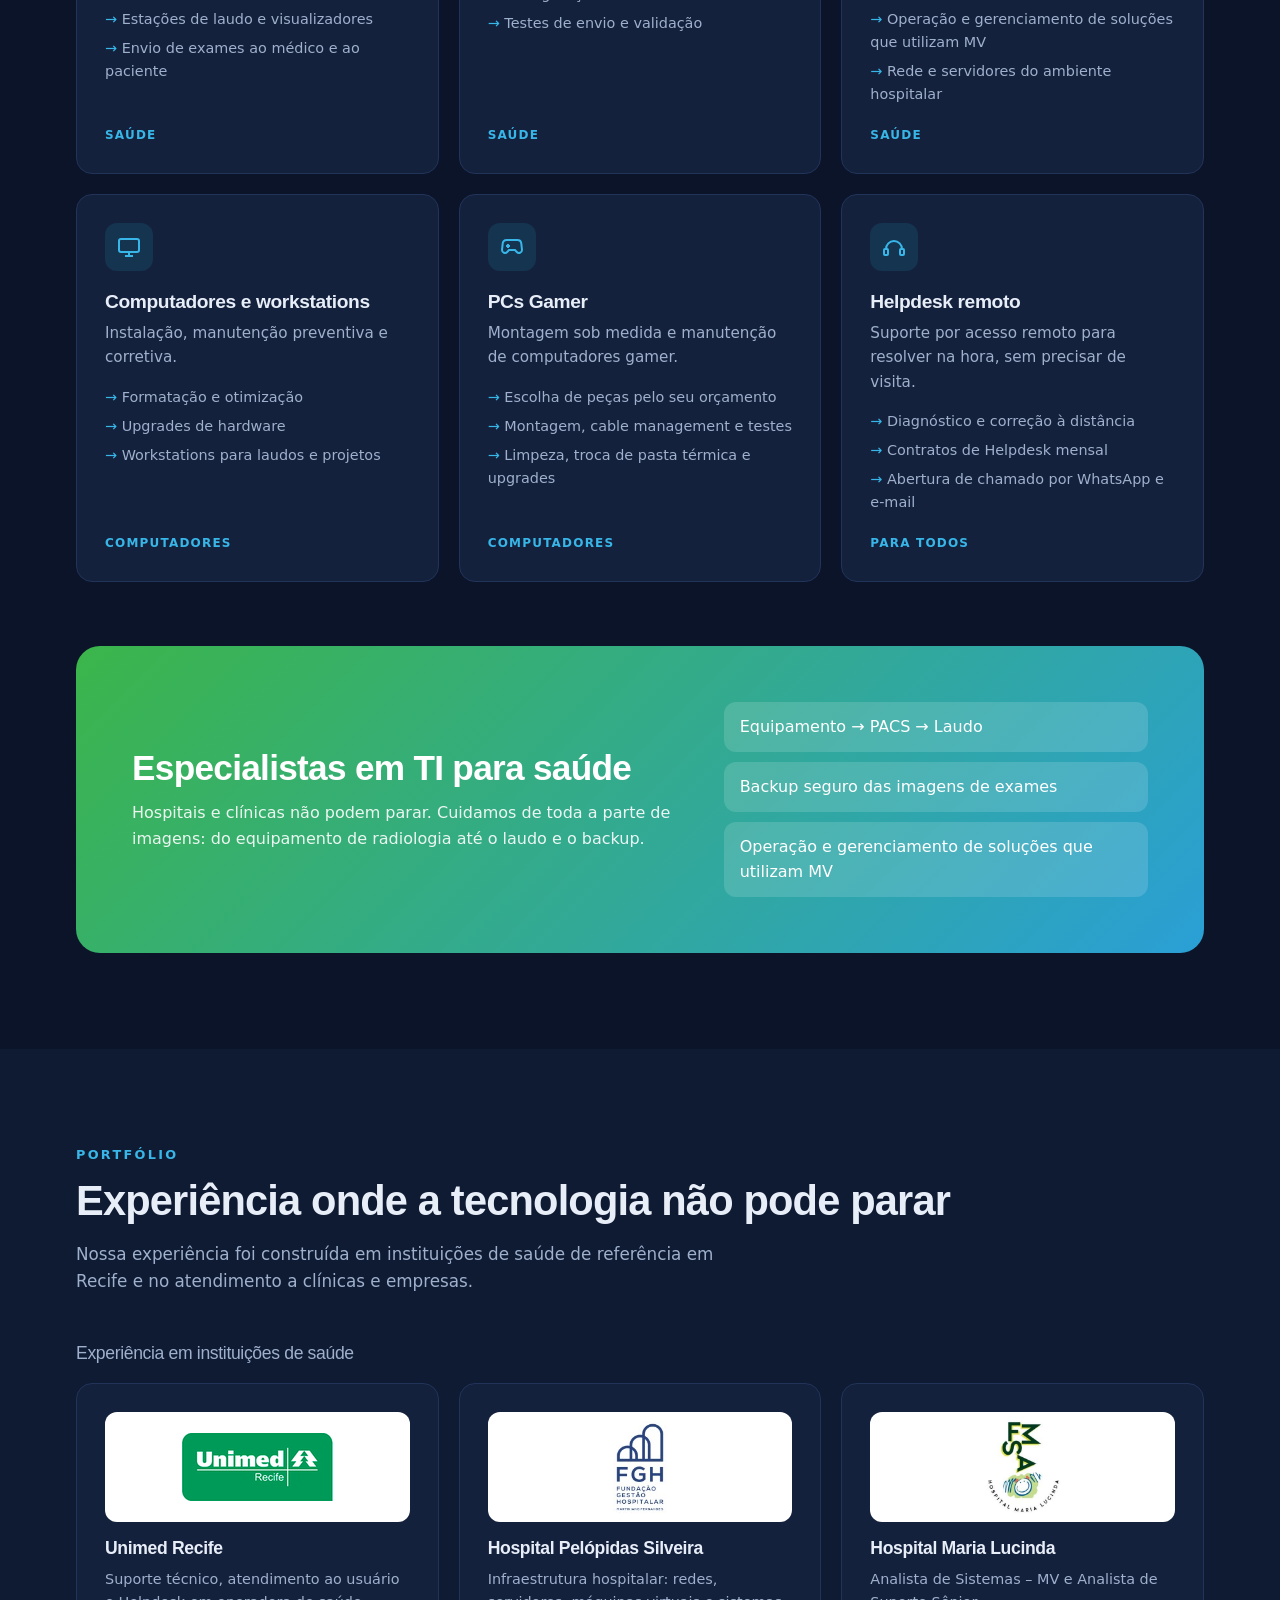
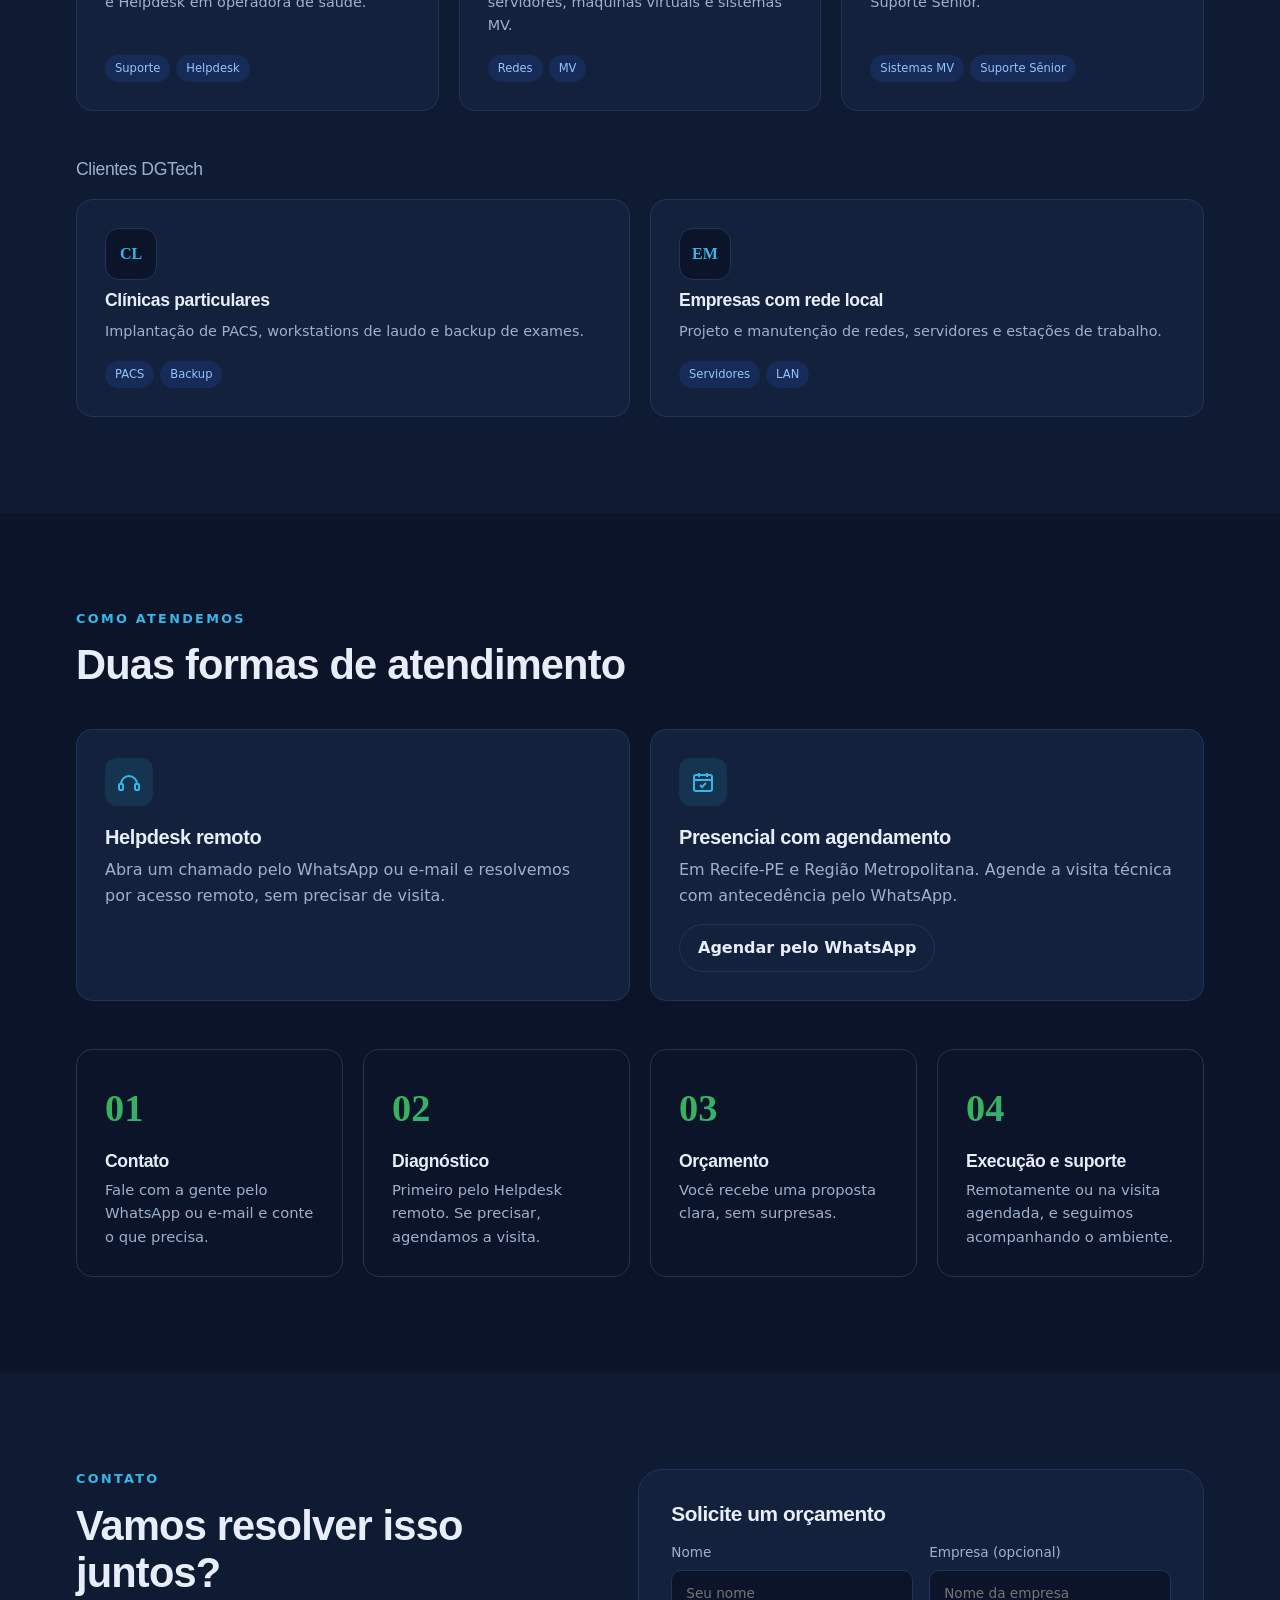
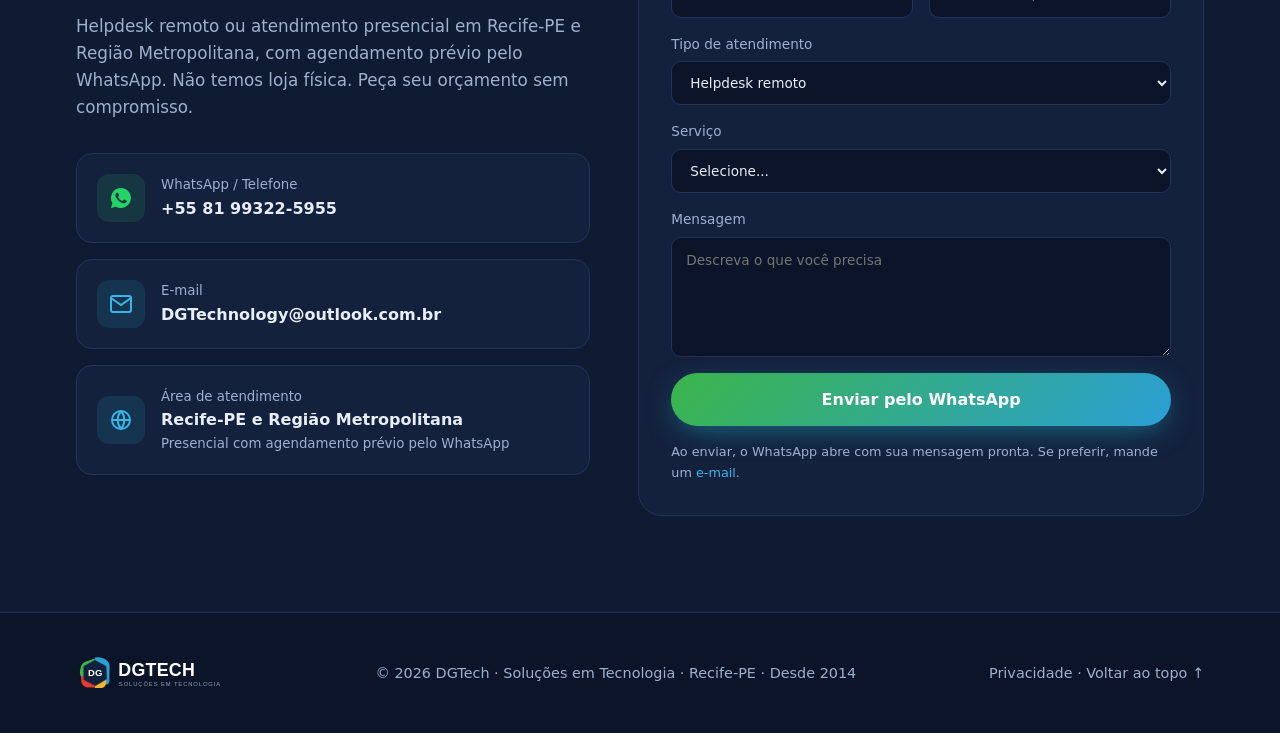
==== commit ac1504c0: "Segurança e privacidade: CSP, script externo e aviso LGPD Co-Authored-By: Claude Opus 5.5 <noreply@a" ====
--- a/index.html
+++ b/index.html
@@ -3,6 +3,8 @@
 <head>
 <meta charset="utf-8">
 <meta name="viewport" content="width=device-width, initial-scale=1">
+<meta http-equiv="Content-Security-Policy" content="default-src 'self'; script-src 'self'; style-src 'self' 'unsafe-inline' https://fonts.googleapis.com; font-src https://fonts.gstatic.com; img-src 'self' data:; connect-src 'none'; object-src 'none'; base-uri 'self'; form-action 'none'; upgrade-insecure-requests">
+<meta name="referrer" content="strict-origin-when-cross-origin">
 <title>DGTech | Soluções em Tecnologia</title>
 <meta name="description" content="DGTech: suporte especializado em servidores, redes, manutenção de computadores, PCs gamer, sistemas PACS, radiologia, backup e MV-Sistemas. Atendimento em Recife e Região Metropolitana desde 2014.">
 <link rel="icon" href="logo-mark.svg" type="image/svg+xml">
@@ -343,7 +345,7 @@
   <div class="wrap foot">
     <img src="logo-horizontal.svg" alt="DGTech">
     <span>© <span id="y">2026</span> DGTech · Soluções em Tecnologia · Recife-PE · Desde 2014</span>
-    <a href="#inicio">Voltar ao topo ↑</a>
+    <span class="foot-links"><a href="privacidade.html">Privacidade</a> · <a href="#inicio">Voltar ao topo ↑</a></span>
   </div>
 </footer>
 
@@ -351,48 +353,6 @@
   <svg viewBox="0 0 24 24"><path d="M12 2a10 10 0 0 0-8.6 15.1L2 22l5-1.3A10 10 0 1 0 12 2Zm5.3 14.1c-.2.6-1.3 1.2-1.8 1.2-.5.1-1 .1-3.3-.8-2.8-1.1-4.5-4-4.7-4.2-.1-.2-1.1-1.5-1.1-2.9s.7-2 1-2.3c.2-.3.5-.3.7-.3h.5c.2 0 .4 0 .6.5l.8 2c.1.2.1.4 0 .5l-.3.5-.4.4c-.1.2-.3.3-.1.6.2.3.8 1.3 1.7 2.1 1.2 1 2.1 1.3 2.4 1.5.3.1.5.1.6-.1l.9-1.1c.2-.3.4-.2.6-.1l1.9.9c.3.1.5.2.5.3.1.2.1.7-.1 1.3Z"/></svg>
 </a>
 
-<script>
-const WA = "5581993225955";
-const waUrl = t => "https://wa.me/" + WA + "?text=" + encodeURIComponent(t);
-document.querySelectorAll(".wa-link").forEach(a => a.href = waUrl("Olá, DGTech! Vim pelo site e gostaria de um orçamento."));
-document.querySelectorAll(".wa-bio").forEach(a => a.href = waUrl("Olá, DGTech! Gostaria de receber o resumo profissional do Dalgon."));
-document.querySelectorAll(".wa-agenda").forEach(a => a.href = waUrl("Olá, DGTech! Gostaria de agendar um atendimento presencial."));
-
-// Anos de experiência (desde 01/10/2014)
-const start = new Date(2014, 9, 1), now = new Date();
-let yrs = now.getFullYear() - start.getFullYear();
-if (now < new Date(now.getFullYear(), 9, 1)) yrs--;
-document.querySelectorAll(".years").forEach(e => e.textContent = yrs);
-document.getElementById("y").textContent = now.getFullYear();
-
-// Header e menu
-const header = document.getElementById("top");
-addEventListener("scroll", () => header.classList.toggle("scrolled", scrollY > 20), {passive:true});
-const nav = document.getElementById("nav"), mb = document.getElementById("menuBtn");
-mb.onclick = () => { const o = nav.classList.toggle("open"); mb.setAttribute("aria-expanded", o); };
-nav.querySelectorAll("ul a").forEach(a => a.onclick = () => nav.classList.remove("open"));
-
-// Filtros de serviços
-document.querySelectorAll(".filters button").forEach(b => b.onclick = () => {
-  document.querySelectorAll(".filters button").forEach(x => x.classList.remove("active"));
-  b.classList.add("active");
-  const f = b.dataset.f;
-  document.querySelectorAll(".svc").forEach(s => s.classList.toggle("hide", f !== "all" && !s.dataset.c.split(" ").includes(f)));
-});
-
-// Formulário → WhatsApp
-document.getElementById("form").onsubmit = e => {
-  e.preventDefault();
-  const d = new FormData(e.target);
-  const t = `Olá, DGTech! Gostaria de um orçamento.\n\n*Nome:* ${d.get("nome")}` +
-    (d.get("empresa") ? `\n*Empresa:* ${d.get("empresa")}` : "") +
-    `\n*Atendimento:* ${d.get("tipo")}\n*Serviço:* ${d.get("servico")}\n*Mensagem:* ${d.get("msg")}`;
-  window.open(waUrl(t), "_blank", "noopener");
-};
-
-// Animação ao rolar
-const io = new IntersectionObserver(es => es.forEach(en => { if (en.isIntersecting) { en.target.classList.add("in"); io.unobserve(en.target); } }), {threshold:.12});
-document.querySelectorAll(".reveal").forEach(el => io.observe(el));
-</script>
+<script src="app.js"></script>
 </body>
 </html>
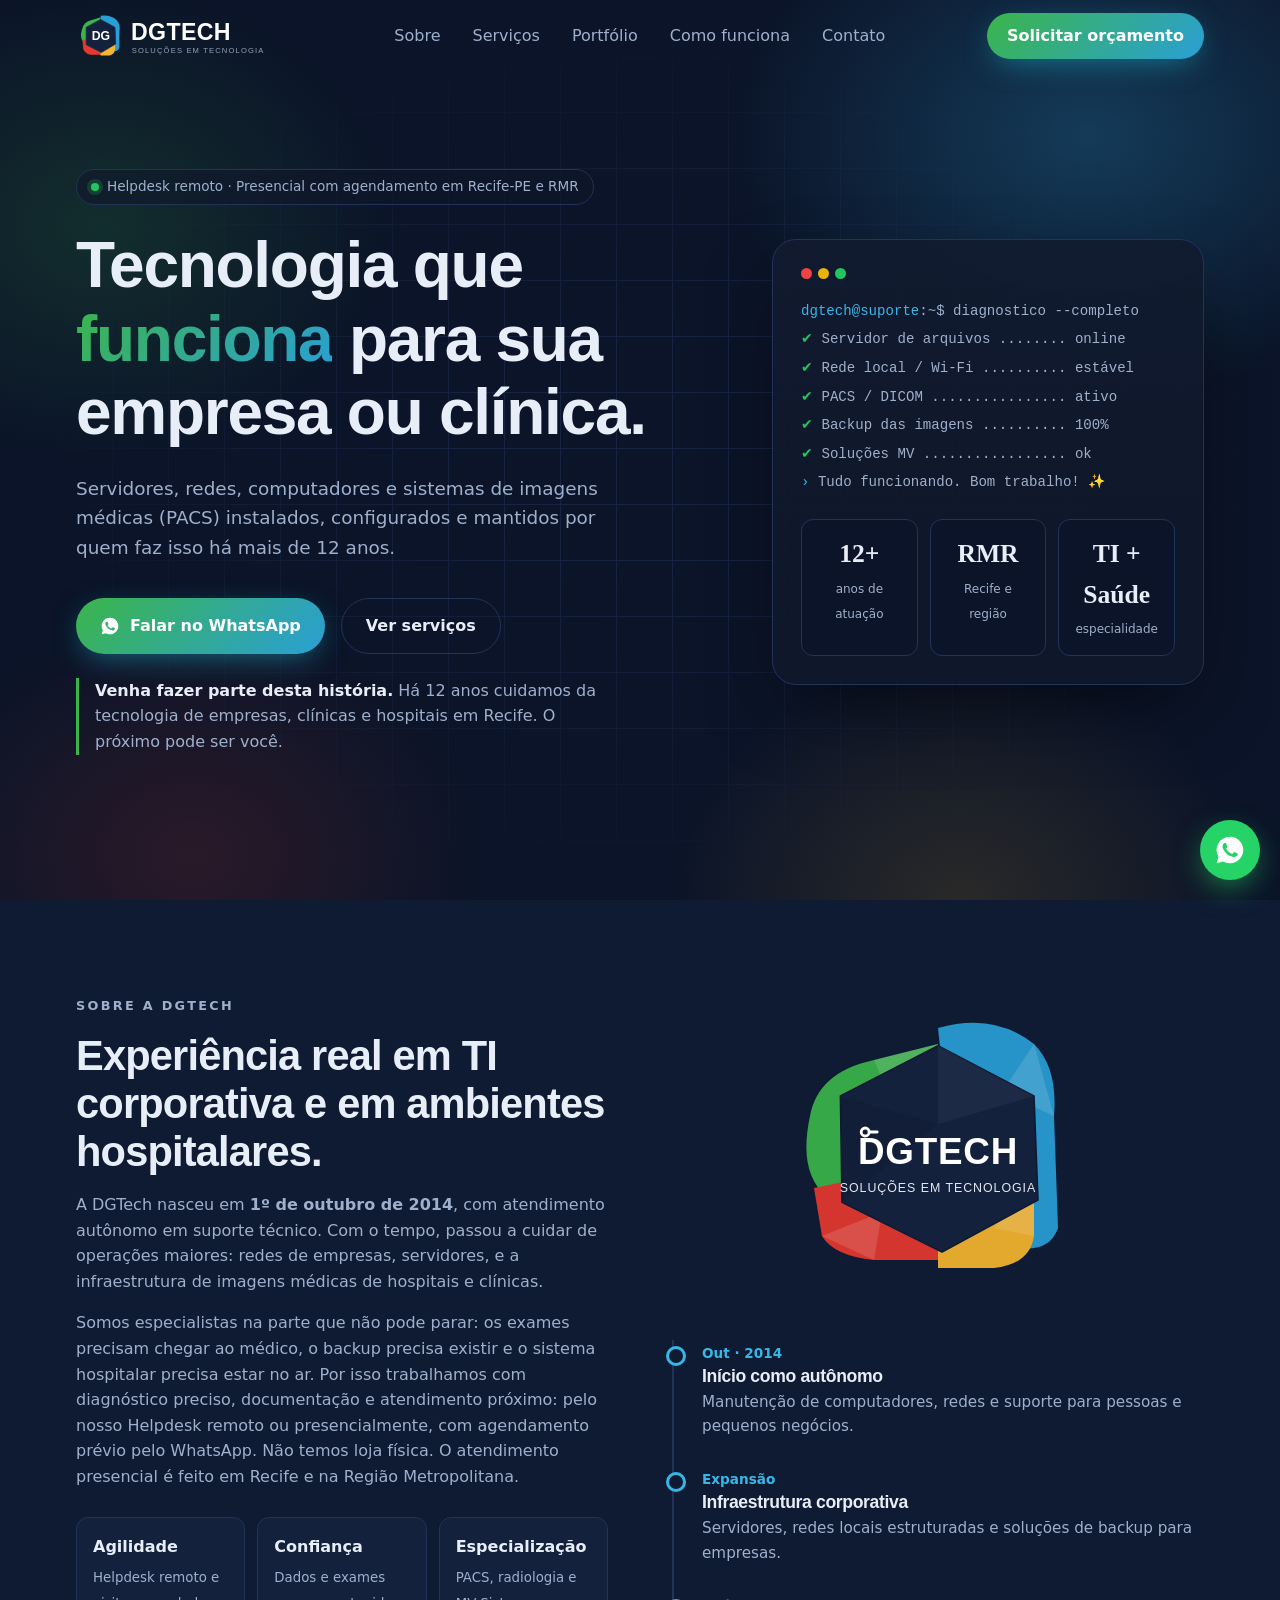
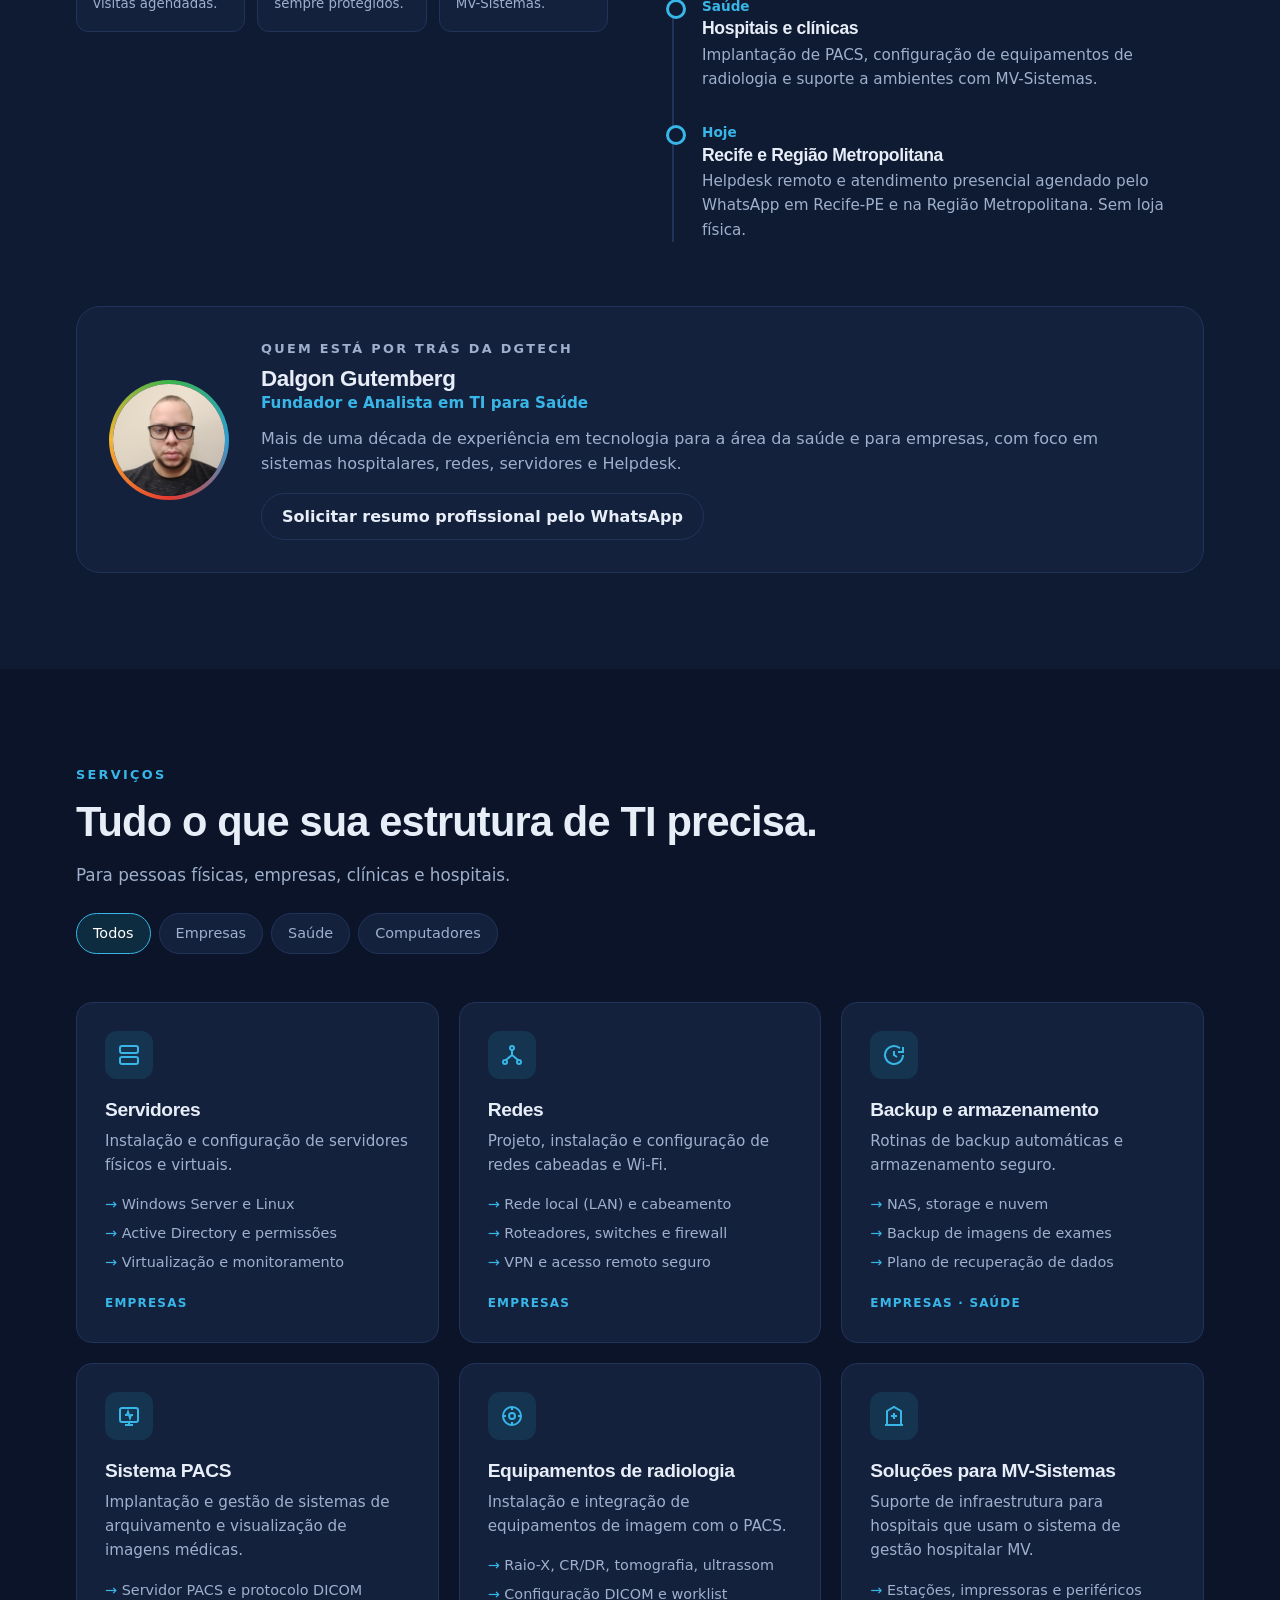
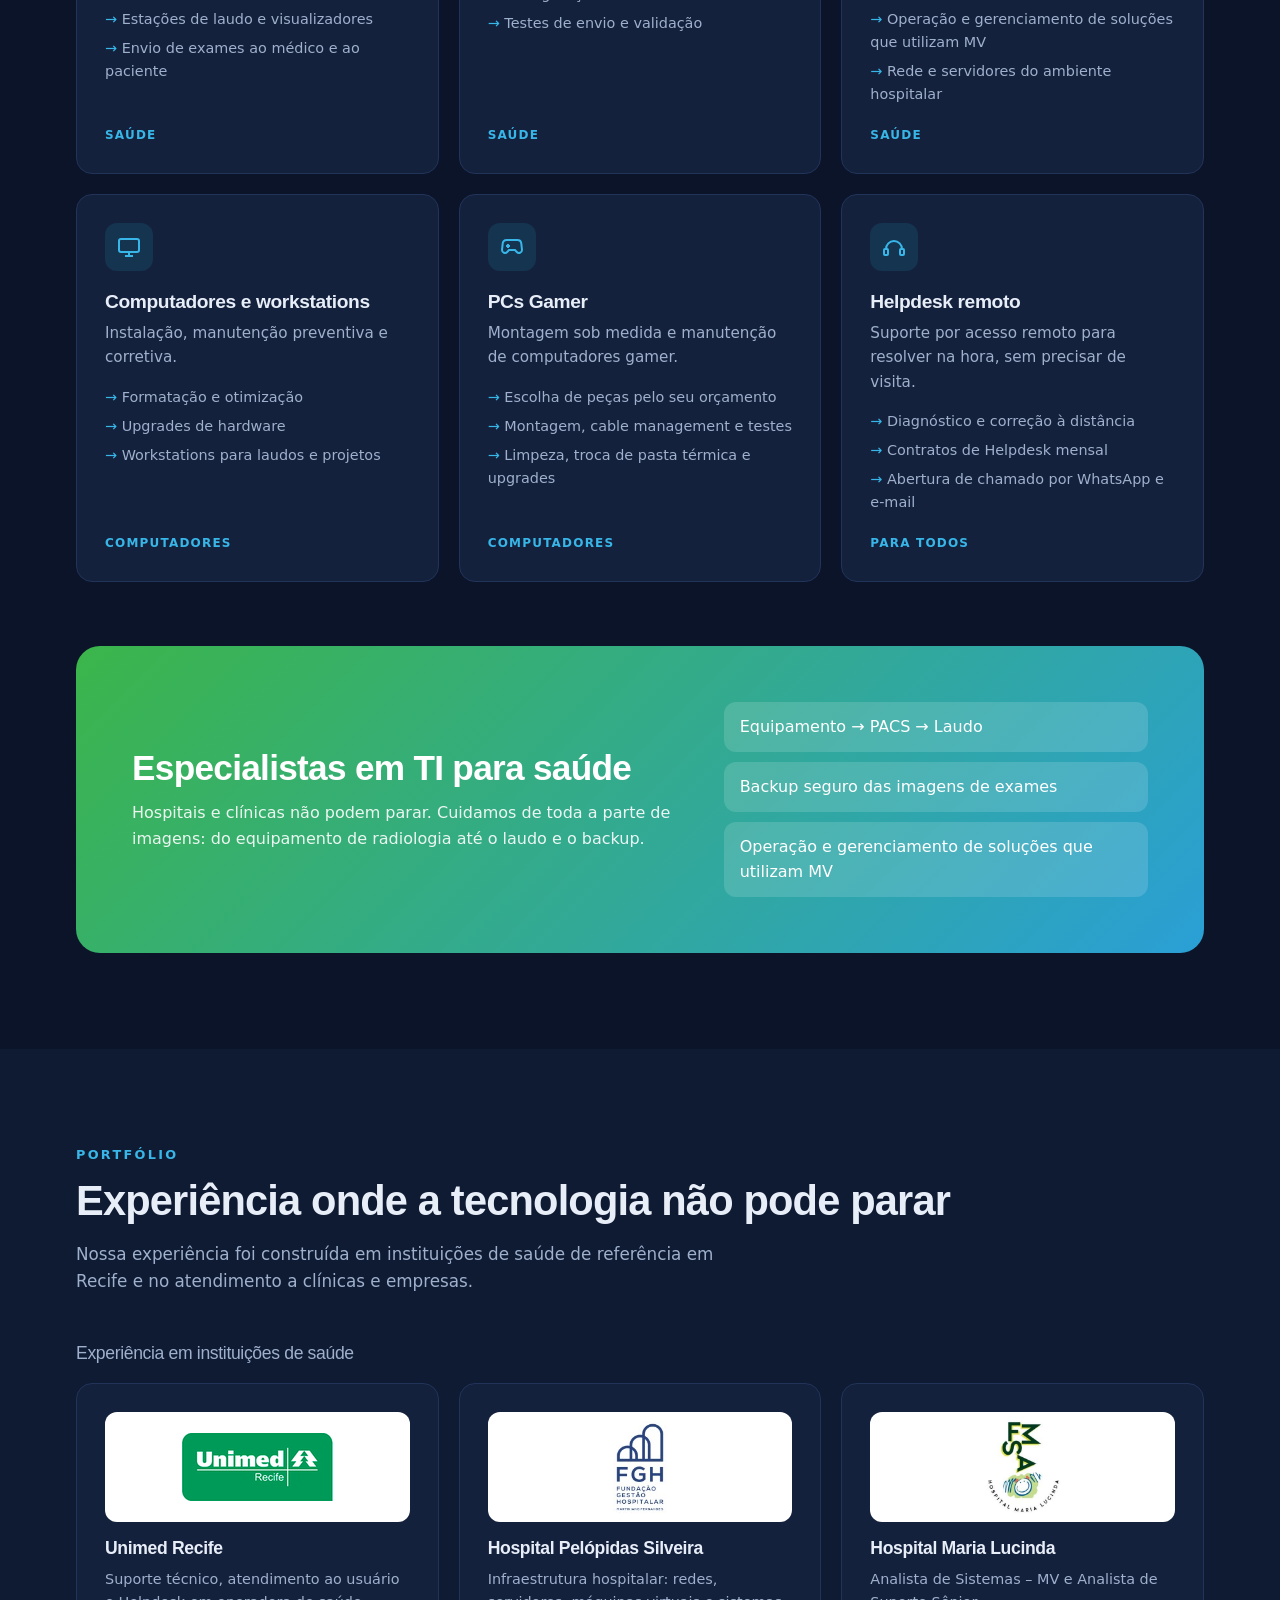
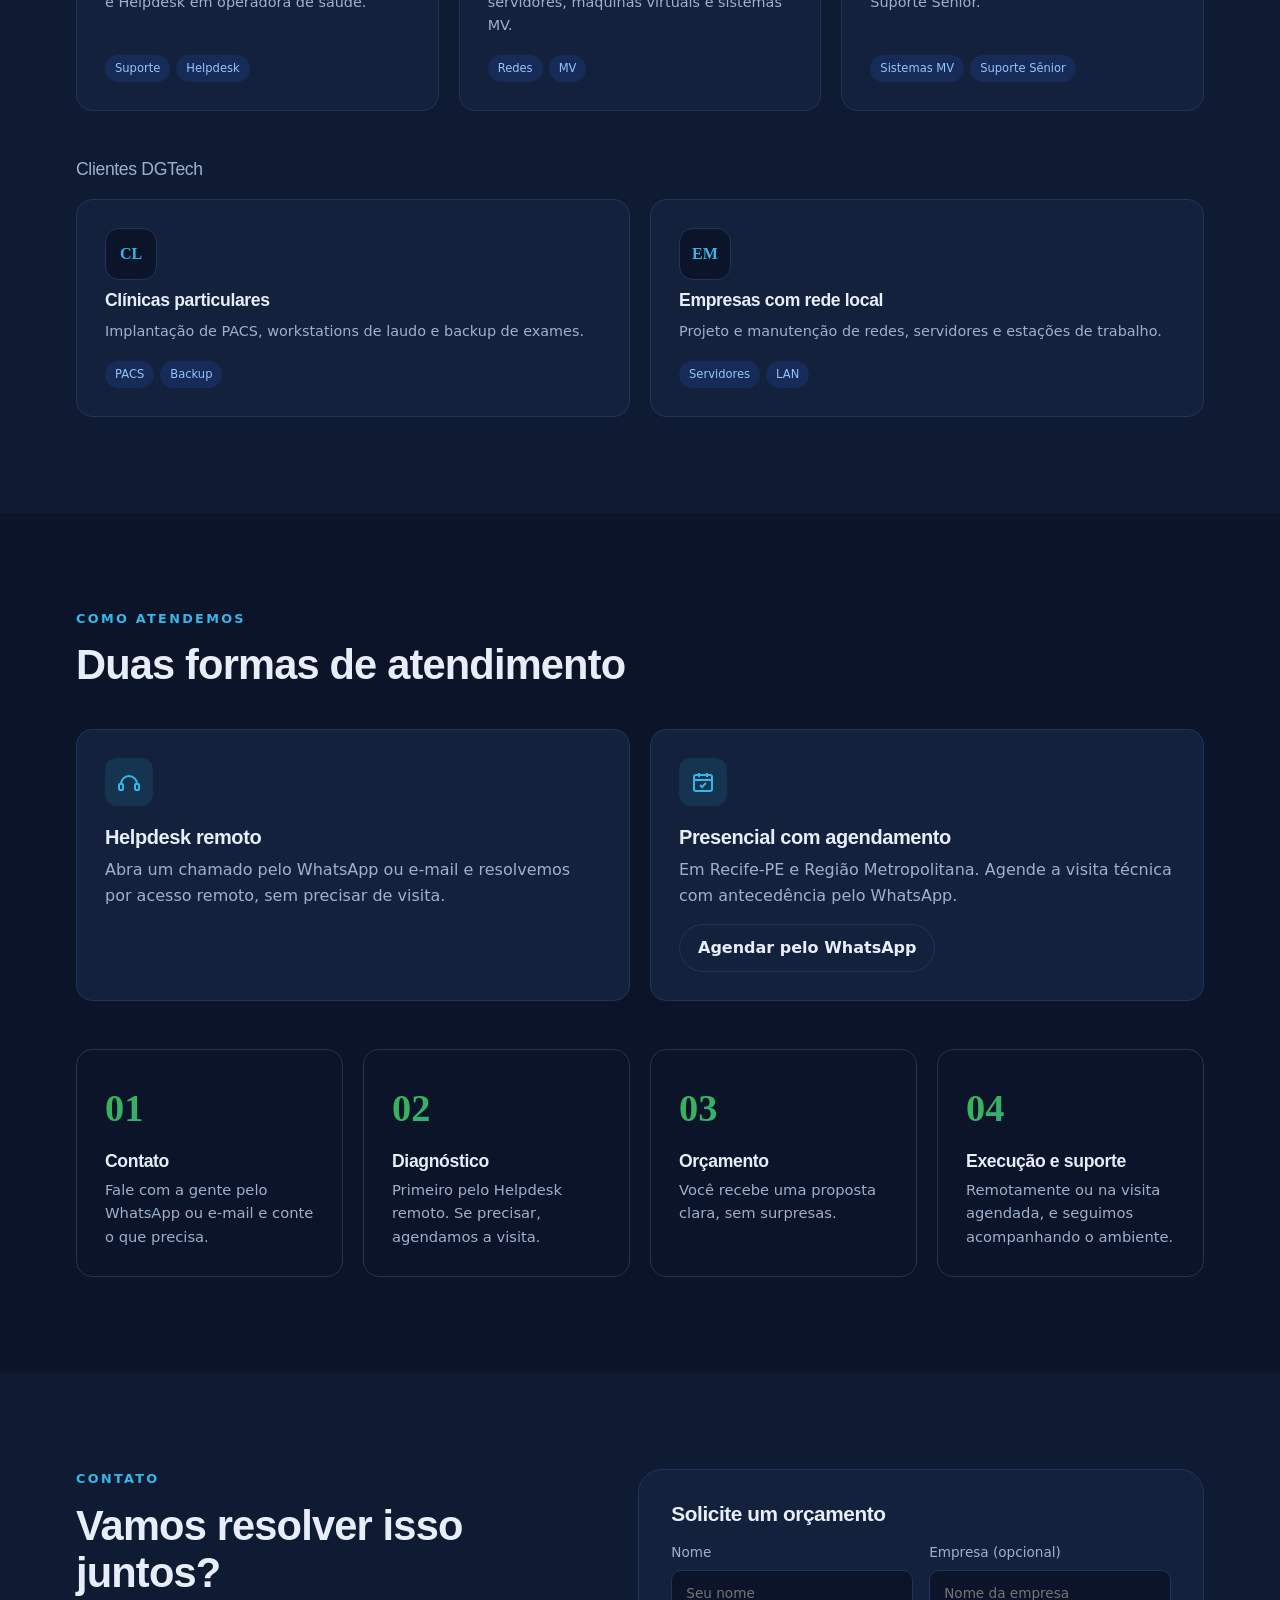
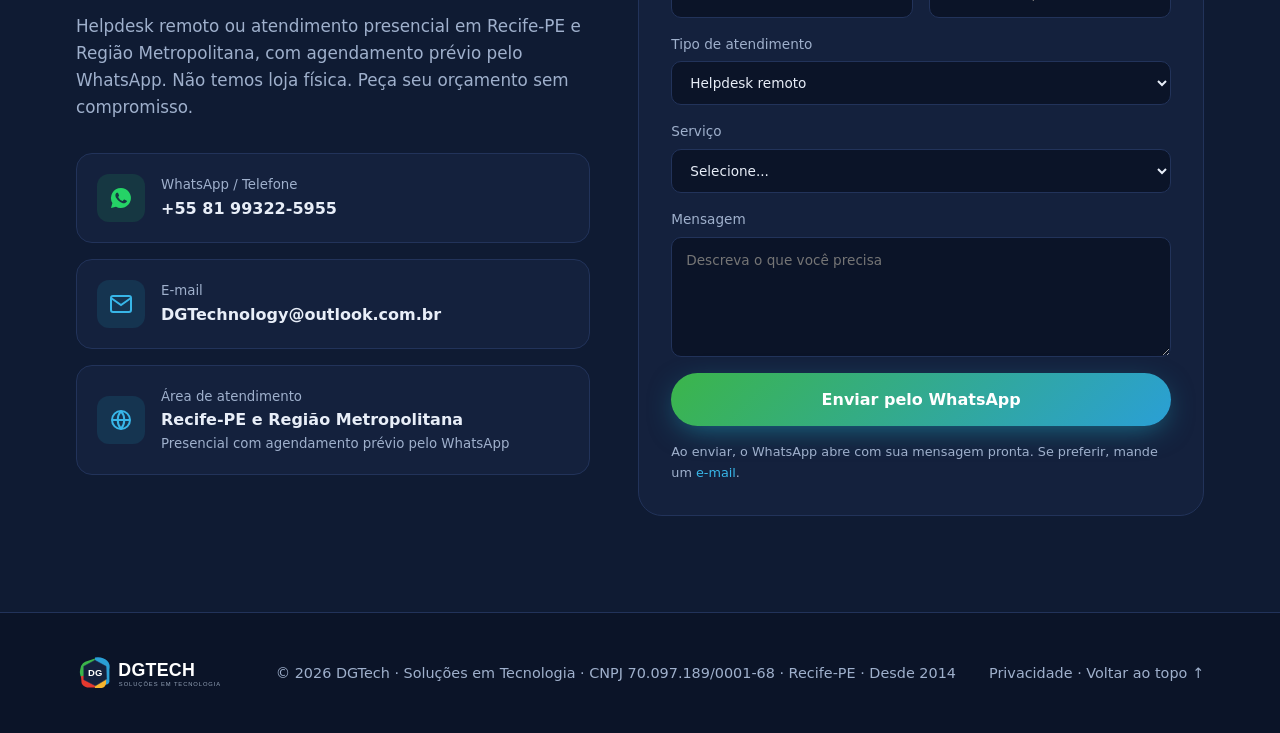
==== commit fa68b41c: "Incluir CNPJ no rodapé do site e no aviso de privacidade Co-Authored-By: Claude Opus 5.5 <noreply@an" ====
--- a/index.html
+++ b/index.html
@@ -344,7 +344,7 @@
 <footer>
   <div class="wrap foot">
     <img src="logo-horizontal.svg" alt="DGTech">
-    <span>© <span id="y">2026</span> DGTech · Soluções em Tecnologia · Recife-PE · Desde 2014</span>
+    <span>© <span id="y">2026</span> DGTech · Soluções em Tecnologia · CNPJ 70.097.189/0001-68 · Recife-PE · Desde 2014</span>
     <span class="foot-links"><a href="privacidade.html">Privacidade</a> · <a href="#inicio">Voltar ao topo ↑</a></span>
   </div>
 </footer>
